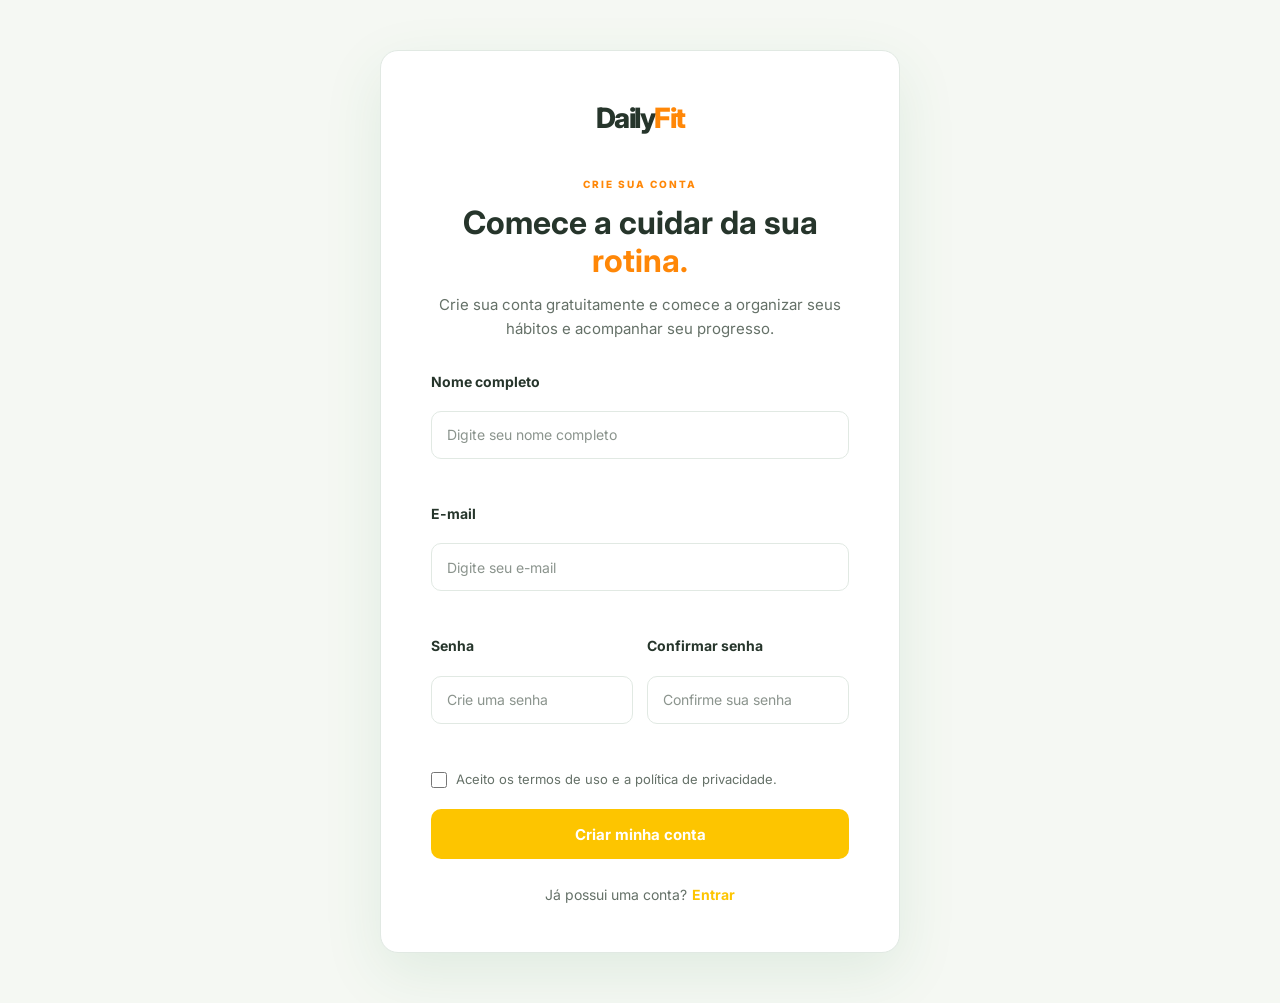
==== templates/cadastro.html @ 72c1b553 "atualizando" ====
<!DOCTYPE html>

<html lang="pt-BR">

<head>
    <meta charset="UTF-8">
    <meta name="viewport" content="width=device-width, initial-scale=1.0">

    <meta name="description"
        content="Crie sua conta no DailyFit e comece a organizar sua rotina de forma simples e prática.">

    <title>DailyFit | Criar conta</title>

    <link rel="preconnect" href="https://fonts.googleapis.com">
    <link rel="preconnect" href="https://fonts.gstatic.com" crossorigin>

    <link href="https://fonts.googleapis.com/css2?family=Inter:wght@400;500;600;700;800&display=swap" rel="stylesheet">
    <link rel="stylesheet" href="/static/css/cadastro.css">

</head>

<body>
    <main>
        <section class="cadastro-section">
            <div class="cadastro-container">
                <div class="cadastro-logo">
                    <a href="index.html" class="logo">
                        Daily<span>Fit</span>
                    </a>
                </div>
                <!-- cabeçalho -->
                <div class="cadastro-heading">
                    <div class="section-label">
                        CRIE SUA CONTA
                    </div>
                    <h1>
                        Comece a cuidar da sua
                        <span>rotina.</span>
                    </h1>
                    <p>
                        Crie sua conta gratuitamente e comece a organizar
                        seus hábitos e acompanhar seu progresso.
                    </p>
                </div>
                <!-- formulário -->
                <form class="cadastro-form">
                    <div class="form-group">
                        <label for="nome">
                            Nome completo
                        </label>
                        <input type="text" id="nome" name="nome" placeholder="Digite seu nome completo"
                            autocomplete="name" required>
                    </div>

                    <div class="form-group">
                        <label for="email">
                            E-mail
                        </label>
                        <input type="email" id="email" name="email" placeholder="Digite seu e-mail" autocomplete="email"
                            required>
                    </div>

                    <div class="form-row">
                        <div class="form-group">
                            <label for="senha">
                                Senha
                            </label>
                            <input type="password" id="senha" name="senha" placeholder="Crie uma senha"
                                autocomplete="new-password" required>
                        </div>
                        <!-- Confirmação de senha -->
                        <div class="form-group">
                            <label for="confirmar-senha">
                                Confirmar senha
                            </label>
                            <input type="password" id="confirmar-senha" name="confirmar-senha"
                                placeholder="Confirme sua senha" autocomplete="new-password" required>
                        </div>
                    </div>
                    <div class="form-check">
                        <input type="checkbox" id="termos" name="termos" required>
                        <label for="termos">
                            Aceito os termos de uso e a política de privacidade.
                        </label>
                    </div>
                    <button type="submit" class="btn-cadastro-submit">
                        Criar minha conta
                    </button>
                </form>
                <!-- Login -->
                <div class="cadastro-login">
                    <span>
                        Já possui uma conta?
                    </span>
                    <a href="/login">
                        Entrar
                    </a>
                </div>
            </div>
        </section>
    </main>

</body>

</html>
---- static/css/cadastro.css ----
:root {

    --laranja-principal: #ff8400f8;
    --verde-escuro: #287d45;
    --verde-claro: #60d050;
    --amarelo: #fdc500;
    --amarelo-hover: #f3c82f;
    --fundo: #f5f8f3;
    --fundo-verde: #edf7ef;
    --branco: #ffffff;
    --texto: #26352b;
    --texto-secundario: #657168;
    --borda: #e1e9e3;
    --sombra: 0 20px 60px rgba(40, 125, 69, 0.10);
    --radius: 18px;
}

* {
    margin: 0;
    padding: 0;
    box-sizing: border-box;
}

html {
    scroll-behavior: smooth;
}

body {
    font-family: "Inter", Arial, Helvetica, sans-serif;
    background: var(--fundo);
    color: var(--texto);
    line-height: 1.6;
    overflow-x: hidden;
}

a {
    text-decoration: none;
    color: inherit;
}


/* SELEÇÃO DE TEXTO*/

::selection {
    background: var(--amarelo);
    color: var(--texto);
}


/* SCROLLBAR*/

::-webkit-scrollbar {
    width: 8px;
}

::-webkit-scrollbar-track {
    background: var(--fundo);
}

::-webkit-scrollbar-thumb {
    background: var(--laranja-principal);
    border-radius: 20px;
}

::-webkit-scrollbar-thumb:hover {
    background: var(--amarelo-hover);
}


/* NAVBAR */

.navbar {
    width: 100%;
    min-height: 70px;
    padding: 12px 6%;
    display: flex;
    align-items: center;
    justify-content: space-between;
    position: sticky;
    top: 0;
    z-index: 1000;
    background: var(--laranja-principal);
    box-shadow: 0 5px 25px rgba(255, 132, 0, 0.15);
}


/* LOGO*/

.logo {
    display: inline-flex;
    align-items: center;
    font-size: 25px;
    font-weight: 800;
    letter-spacing: -1.5px;
    color: var(--branco);
    transition: 0.3s ease;
}

.logo span {
    color: var(--amarelo);
}

.logo:hover {
    transform: translateY(-2px);
}


/* LINKS NAVBAR */

.nav-links {
    display: flex;
    align-items: center;
    gap: 36px;
}

.nav-links a {
    position: relative;
    color: var(--branco);
    font-size: 14px;
    transition: 0.25s ease;
}

.nav-links a::after {
    content: "";
    position: absolute;
    left: 50%;
    bottom: -8px;
    width: 0;
    height: 2px;
    background: var(--amarelo);
    border-radius: 10px;
    transform: translateX(-50%);
    transition: 0.25s ease;
}

.nav-links a:hover {
    color: var(--amarelo-hover);
}

.nav-links a:hover::after {
    width: 100%;
}

/* BOTÕES NAVBAR*/

.nav-buttons {
    display: flex;
    align-items: center;
    gap: 9px;
}

.btn-login,
.btn-cadastro {
    display: inline-flex;
    align-items: center;
    justify-content: center;
    min-height: 40px;
    padding: 9px 17px;
    border-radius: 10px;
    font-size: 14px;
    transition: 0.3s ease;
}


/* BOTÃO ENTRAR */

.btn-login {
    color: var(--branco);
    background: var(--amarelo);
    border: 1px solid var(--amarelo);
    box-shadow: 0 7px 18px rgba(0, 0, 0, 0.08);
}

.btn-login:hover {
    background: var(--amarelo-hover);
    border-color: var(--amarelo-hover);
    transform: translateY(-2px);
}


/* BOTÃO CRIAR CONTA */

.btn-cadastro {
    color: var(--branco);
    background: var(--amarelo);
    border: 1px solid var(--amarelo);
    box-shadow: 0 7px 18px rgba(0, 0, 0, 0.08);
}

.btn-cadastro:hover {
    background: var(--amarelo-hover);
    border-color: var(--amarelo-hover);
    transform: translateY(-2px);
    box-shadow: 0 10px 22px rgba(0, 0, 0, 0.12);
}


/*hero*/

.hero {
    position: relative;
    max-width: 1250px;
    min-height: calc(100vh - 70px);
    margin: 0 auto;
    padding: 85px 35px;
    display: grid;
    grid-template-columns: 1fr 0.9fr;
    align-items: center;
    gap: 65px;
    overflow: hidden;
}


/* decoraçoes */

.hero-decoration {
    position: absolute;
    pointer-events: none;
    border-radius: 50%;
    z-index: -1;
}

.decoration-one {
    width: 330px;
    height: 330px;
    right: -190px;
    top: 30px;
    border: 1px solid rgba(255, 132, 0, 0.16);

}

.decoration-two {
    width: 130px;
    height: 130px;
    left: -70px;
    bottom: 80px;
    background: rgba(253, 197, 0, 0.08);
    animation: floatingDecoration 5s ease-in-out infinite;
}

@keyframes rotateDecoration {

    from {
        transform: rotate(0deg);
    }

    to {
        transform: rotate(360deg);
    }
}

@keyframes floatingDecoration {

    0%,
    100% {
        transform: translateY(0);
    }

    50% {
        transform: translateY(-15px);
    }
}



.hero-content {
    max-width: 650px;

    animation:
        heroText 0.8s ease both;
}

@keyframes heroText {

    from {
        opacity: 0;
        transform: translateY(25px);
    }

    to {
        opacity: 1;
        transform: translateY(0);
    }
}


.badge {
    display: inline-flex;
    align-items: center;
    gap: 8px;
    padding: 8px 14px;
    margin-bottom: 22px;
    background: var(--fundo);
    border-radius: 50px;
    color: var(--texto-secundario);
    font-size: 20px;
    font-weight: 700;
}

.badge span {
    color: var(--amarelo);
    font-size: 14px;
}


/* titulo */

.hero h1 {
    max-width: 700px;
    margin-bottom: 27px;
    color: var(--texto);
    font-size: clamp(45px, 6vw, 72px);
    line-height: 1.02;
    letter-spacing: -4px;
    font-weight: 800;
}


/* AQUI O LARANJA É DESTAQUE */

.hero h1 span {
    display: block;
    color: var(--laranja-principal);
}


/* texto */

.hero-content>p {
    max-width: 570px;
    margin-bottom: 32px;
    color: var(--texto-secundario);
    font-size: 15px;
    line-height: 1.8;
}


/* BOTÕES HERO */

.hero-buttons {
    display: flex;
    align-items: center;
    gap: 12px;
    margin-bottom: 32px;
}

.btn-secondary {
    display: inline-flex;
    align-items: center;
    justify-content: center;
    min-height: 48px;
    border-radius: 10px;
    font-size: 14px;
    transition: 0.3s ease;
}

/* BOTÃO SECUNDÁRIO */

.btn-secondary {
    padding: 14px 21px;
    color: var(--branco);
    background: var(--amarelo);
    border: 1px solid var(--borda);
}

.btn-secondary:hover {
    color: var(--branco);
    background: var(--amarelo-hover);
    transform: translateY(-3px);
    box-shadow: var(--sombra);
}


.benefits {
    display: flex;
    flex-wrap: wrap;
    gap: 15px 24px;
    color: var(--texto-secundario);
    font-size: 11px;
}

.benefits>div {
    display: flex;
    align-items: center;
    gap: 7px;
}

.check {
    width: 19px;
    height: 19px;
    display: flex;
    align-items: center;
    justify-content: center;
    color: var(--verde-escuro);
    border-radius: 50%;
    font-size: 10px;
    font-weight: 900;
}


.dashboard-wrapper {
    position: relative;
    width: 100%;
    max-width: 500px;
    margin: auto;
    padding: 30px;
    animation: dashboardEnter 0.9s 0.15s ease both;
}

@keyframes dashboardEnter {

    from {
        opacity: 0;

        transform: translateY(25px)cale(0.97);
    }

    to {
        opacity: 1;

        transform: translateY(0)cale(1);
    }
}

.hero-card {
    position: relative;
    z-index: 2;
    padding: 28px;
    background: var(--branco);
    border: 1px solid var(--borda);
    border-radius: 24px;
    box-shadow: 0 30px 70px rgba(40, 125, 69, 0.12),
        0 5px 15px rgba(0, 0, 0, 0.03);
    overflow: hidden;
}


/* detalhe laranja */

.hero-card::before {
    content: "";
    position: absolute;
    width: 150px;
    height: 150px;
    right: -80px;
    top: -80px;
    background: rgba(255, 132, 0, 0.07);
    border-radius: 50%;
}


.card-header {
    position: relative;
    z-index: 2;
    display: flex;
    align-items: flex-start;
    justify-content: space-between;
    gap: 15px;
    margin-bottom: 30px;
}

.card-label {
    display: block;
    margin-bottom: 4px;
    color: var(--texto-secundario);
    font-size: 9px;
    font-weight: 800;
    letter-spacing: 1.5px;
}

.card-header h3 {
    font-size: 20px;
    font-weight: 800;
}


.status {
    display: flex;
    align-items: center;
    gap: 6px;
    padding: 6px 10px;
    background: var(--fundo-verde);
    color: var(--verde-escuro);
    border-radius: 20px;
    font-size: 9px;
    font-weight: 700;
}

.status span {
    width: 6px;
    height: 6px;
    background: var(--verde-claro);
    border-radius: 50%;
}


.progress-area {
    display: flex;
    align-items: center;
    gap: 28px;
    margin-bottom: 20px;
}


.progress-circle {
    position: relative;
    width: 115px;
    height: 15px;
    flex-shrink: 0;
    display: flex;
    align-items: center;
    justify-content: center;
    border-radius: 50%;
    background: conic-gradient(var(--verde-claro) 0 75%,
            #e4ebe5 75% 100%);
}

.progress-circle::before {
    content: "";
    position: absolute;
    width: 91px;
    height: 91px;
    background: var(--branco);
    border-radius: 50%;
}

.progress-inner {
    position: relative;
    z-index: 2;
    display: flex;
    flex-direction: column;
    align-items: center;
}

.progress-inner strong {
    color: var(--verde-escuro);
    font-size: 25px;
    line-height: 1;
    font-weight: 800;
}

.progress-inner span {
    color: var(--texto-secundario);
    font-size: 9px;
}


.progress-details {
    display: flex;
    flex-direction: column;
    gap: 17px;
}

.stat {
    display: flex;
    flex-direction: column;
}

.stat span {
    color: var(--texto-secundario);
    font-size: 10px;
}

.stat strong {
    color: var(--texto);
    font-size: 24px;
    line-height: 1.2;
}


.progress-bar {
    width: 100%;
    height: 7px;
    background: #e7ece8;
    border-radius: 20px;
    overflow: hidden;
}

.progress-bar div {
    width: 75%;
    height: 100%;
    background: linear-gradient(90deg, var(--verde-claro),
            var(--verde-escuro));
    border-radius: inherit;
    animation:
        progressLoad 1.2s ease both;
}

@keyframes progressLoad {

    from {
        width: 0;
    }

    to {
        width: 75%;
    }
}

.progress-text {
    margin: 12px 0 15px;
    color: var(--texto-secundario);
    font-size: 10px;
}


.meal {
    display: flex;
    align-items: center;
    gap: 12px;
    padding: 14px 0;
    border-top: 1px solid #edf1ed;
    transition: 0.3s ease;
}

.meal:hover {
    transform: translateX(4px);
}

.meal-icon {
    width: 40px;
    height: 40px;
    flex-shrink: 0;
    display: flex;
    align-items: center;
    justify-content: center;
    border-radius: 11px;
    font-size: 18px;
}

.meal-info {
    flex: 1;
}

.meal-info strong {
    display: block;
    font-size: 12px;
    font-weight: 700;
}

.meal-info small {
    color: var(--texto-secundario);
    font-size: 9px;
}

.meal-check {
    width: 22px;
    height: 22px;
    display: flex;
    align-items: center;
    justify-content: center;
    color: var(--verde-escuro);
    border-radius: 50%;
    font-size: 11px;
    font-weight: 900;
}

.meal-arrow {
    color: var(--laranja-principal);
    font-size: 17px;
    font-weight: 800;
}

/*icones de sequencia*/
.floating-card {
    position: absolute;
    z-index: 5;
    display: flex;
    align-items: center;
    gap: 10px;
    padding: 13px 15px;
    background: var(--branco);
    border: 1px solid var(--borda);
    border-radius: 13px;
    box-shadow: 0 15px 35px rgba(40, 125, 69, 0.12);
    animation: floatingCard 4s ease-in-out infinite;
}

.floating-card strong {
    display: block;
    color: var(--texto);
    font-size: 12px;
}

.floating-card small {
    display: block;
    color: var(--texto);
    font-size: 11px;
}

.floating-icon {
    width: 34px;
    height: 34px;
    display: flex;
    align-items: center;
    justify-content: center;
    background: rgba(255, 132, 0, 0.10);
    border-radius: 9px;
    font-size: 16px;
}

.card-top {
    top: 5px;
    right: -5px;
}

.card-bottom {
    bottom: 5px;
    left: -5px;
}

@keyframes floatingCard {

    0%,
    100% {
        transform: translateY(0);
    }

    50% {
        transform: translateY(-7px);
    }
}


/*MINI GRÁFICO*/

.mini-chart {
    height: 25px;
    display: flex;
    align-items: flex-end;
    gap: 3px;
}

.mini-chart span {
    width: 4px;
    background: var(--laranja-principal);
    border-radius: 5px;
}

.mini-chart span:nth-child(1) {
    height: 35%;
}

.mini-chart span:nth-child(2) {
    height: 55%;
}

.mini-chart span:nth-child(3) {
    height: 45%;
}

.mini-chart span:nth-child(4) {
    height: 70%;
}

.mini-chart span:nth-child(5) {
    height: 60%;
}

.mini-chart span:nth-child(6) {
    height: 85%;
}

.mini-chart span:nth-child(7) {
    height: 100%;
}



.section {
    max-width: 800px;
    margin: 130px auto;
    padding: 0 30px;
    text-align: center;
}

.section-label {
    color: var(--laranja-principal);
    font-size: 10px;
    font-weight: 800;
    letter-spacing: 2px;
}

.section h2 {
    margin: 14px 0 18px;
    color: var(--texto);
    font-size: clamp(32px, 4vw, 46px);
    line-height: 1.15;
    letter-spacing: -1.8px;
}

.section h2 span {
    display: block;
    color: var(--laranja-principal);
}

.section p {
    color: var(--texto-secundario);
    font-size: 15px;
    line-height: 1.8;
}


/* LINHA SOBRE*/

.sobre-section {
    max-width: 1200px;
    margin: 0 auto;
    padding: 120px 30px;
}

.sobre-content {
    display: grid;
    grid-template-columns: 1.1fr 0.9fr;
    align-items: center;
    gap: 80px;
}

/* TEXTO */

.sobre-texto {
    max-width: 620px;
}

.sobre-texto .section-label {
    color: var(--laranja-principal);
    font-size: 10px;
    font-weight: 800;
    letter-spacing: 2px;
    margin-bottom: 15px;
}

.sobre-texto h2 {
    margin: 0 0 22px;
    color: var(--texto);
    font-size: clamp(34px, 4vw, 48px);
    line-height: 1.12;
    letter-spacing: -1.8px;
}

.sobre-texto h2 span {
    color: var(--laranja-principal);
}

.sobre-texto p {
    margin-bottom: 15px;
    color: var(--texto-secundario);
    font-size: 14px;
    line-height: 1.8;
}


/* BENEFÍCIOS */

.sobre-beneficios {
    display: flex;
    flex-direction: column;
    gap: 14px;
}

.beneficio-card {
    display: flex;
    align-items: center;
    gap: 18px;
    padding: 22px;
    background: var(--branco);
    border: 1px solid var(--borda);
    border-radius: 15px;
    box-shadow: 0 10px 30px rgba(40, 125, 69, 0.05);
    transition: 0.3s ease;
}

.beneficio-card:hover {
    transform: translateX(5px);
    border-color: rgba(255, 132, 0, 0.30);
    box-shadow: 0 15px 35px rgba(40, 125, 69, 0.08);
}


/* ÍCONES */

.beneficio-icon {
    width: 45px;
    height: 45px;
    flex-shrink: 0;
    display: flex;
    align-items: center;
    justify-content: center;
    border-radius: 12px;
    background: #fff3e8;
    color: var(--laranja-principal);
    font-size: 19px;
    font-weight: 800;
}


/* TEXTO DOS CARDS */

.beneficio-card h3 {
    margin: 0 0 5px;
    color: var(--texto);
    font-size: 14px;
    font-weight: 800;
}

.beneficio-card p {
    margin: 0;
    color: var(--texto-secundario);
    font-size: 11px;
    line-height: 1.5;
}


/* RESPONSIVO */




/* RECURSOS*/

.features-section {
    max-width: 1200px;
    margin: 0 auto 130px;
    padding: 0 30px;
}

.section-heading {
    max-width: 650px;
    margin-bottom: 45px;
}

.section-heading h2 {
    margin: 12px 0;
    color: var(--texto);
    font-size: 42px;
    line-height: 1.15;
    letter-spacing: -1.5px;
}

.section-heading h2 span {
    color: var(--laranja-principal);
}

.section-heading p {
    color: var(--texto-secundario);
    font-size: 14px;
}


/* GRID*/

.features {
    display: grid;
    grid-template-columns: repeat(3, 1fr);
    gap: 20px;
}


/*CARDS */

.feature {
    position: relative;
    min-height: 380px;
    padding: 30px;
    display: flex;
    flex-direction: column;
    background: var(--branco);
    border: 1px solid var(--borda);
    border-radius: var(--radius);
    box-shadow: 0 8px 30px rgba(40, 125, 69, 0.05);
    overflow: hidden;
    transition: 0.35s ease;
}

.feature::before {
    content: "";
    position: absolute;
    width: 160px;
    height: 160px;
    right: -75px;
    top: -75px;
    background: rgba(255, 132, 0, 0.06);
    border-radius: 50%;
    transition: 0.35s ease;
}

.feature::after {
    content: "";
    position: absolute;
    left: 0;
    top: 30px;
    width: 5px;
    height: 42px;
    background: var(--laranja-principal);
    border-radius: 0 5px 5px 0;
    opacity: 0;
    transition: 0.3s ease;
}

.feature:hover {
    transform: translateY(-8px);
    border-color: rgba(255, 132, 0, 0.35);

    box-shadow: 0 25px 55px rgba(40, 125, 69, 0.10);
}

.feature:hover::before {
    transform: scale(1.25);
}

.feature:hover::after {
    opacity: 1;
}


/* TOPO CARD */

.feature-top {
    position: relative;
    z-index: 2;
    display: flex;
    justify-content: space-between;
    align-items: flex-start;
}

.feature-icon {
    width: 52px;
    height: 52px;
    display: flex;
    align-items: center;
    justify-content: center;
    background: var(--fundo-verde);
    border-radius: 14px;
    font-size: 23px;
    transition: 0.3s ease;
}

.feature:hover .feature-icon {
    background: rgba(255, 132, 0, 0.12);
    transform: scale(1.05)rotate(-4deg);
}

.feature-number {
    color: #aab7ae;
    font-size: 11px;
    font-weight: 800;
}


/* TEXTO CARD*/

.feature h3 {
    margin-top: 24px;
    margin-bottom: 10px;
    font-size: 20px;
    font-weight: 800;
}

.feature>p {
    max-width: 280px;
    margin-bottom: 20px;
    color: var(--texto-secundario);
    font-size: 13px;
    line-height: 1.7;
}


/* MINI REFEIÇÕES*/

.mini-meals {
    margin-top: auto;
    margin-bottom: 20px;
    display: flex;
    flex-direction: column;
    gap: 7px;
}

.mini-meals div {
    display: flex;
    align-items: center;
    gap: 8px;
    padding: 9px 10px;
    background: var(--fundo);
    border-radius: 8px;
    color: var(--texto-secundario);
    font-size: 9px;
    transition: 0.3s ease;
}

.mini-meals div:hover {
    background: var(--fundo-verde);
}

.mini-meals span {
    font-size: 13px;
}

.mini-meals b {
    margin-left: auto;
    width: 17px;
    height: 17px;
    display: flex;
    align-items: center;
    justify-content: center;
    color: var(--verde-escuro);
    border-radius: 50%;
    font-size: 8px;
}


/* MINI PROGRESSO*/

.mini-progress {
    margin-top: auto;
    margin-bottom: 20px;
    display: flex;
    align-items: center;
    justify-content: space-between;
    gap: 15px;
    padding: 14px;
    background: var(--fundo);
    border-radius: 10px;
}

.progress-bars {
    height: 45px;
    display: flex;
    align-items: flex-end;
    gap: 4px;
}

.progress-bars span {
    width: 7px;
    border-radius: 4px;
    background: var(--laranja-principal);
    transition: 0.3s ease;
}

.feature:hover .progress-bars span {
    background: var(--verde-claro);
}

.progress-bars span:nth-child(1) {
    height: 30%;
}

.progress-bars span:nth-child(2) {
    height: 45%;
}

.progress-bars span:nth-child(3) {
    height: 35%;
}

.progress-bars span:nth-child(4) {
    height: 60%;
}

.progress-bars span:nth-child(5) {
    height: 55%;
}

.progress-bars span:nth-child(6) {
    height: 80%;
}

.progress-bars span:nth-child(7) {
    height: 100%;
}

.mini-progress-info {
    display: flex;
    flex-direction: column;
    text-align: right;
}

.mini-progress-info strong {
    color: var(--laranja-principal);
    font-size: 20px;
}

.mini-progress-info small {
    color: var(--texto-secundario);
    font-size: 8px;
}


/* OBJETIVO*/

.goal-box {
    margin-top: auto;
    margin-bottom: 20px;
    padding: 14px;
    background: var(--fundo);
    border-radius: 10px;
}

.goal-header {
    display: flex;
    justify-content: space-between;
    margin-bottom: 9px;
}

.goal-header span {
    color: var(--texto-secundario);
    font-size: 9px;
}

.goal-header strong {
    color: var(--laranja-principal);
    font-size: 10px;
}

.goal-bar {
    height: 6px;
    margin-bottom: 8px;
    background: #dfe8e0;
    border-radius: 10px;
    overflow: hidden;
}

.goal-bar span {
    display: block;
    width: 82%;
    height: 100%;
    background: linear-gradient(90deg, var(--laranja-principal),
            var(--amarelo));
    border-radius: inherit;
}

.goal-box small {
    color: var(--texto-secundario);
    font-size: 8px;
}


/* LINKS DOS CARDS */

.feature a {
    display: inline-flex;
    align-items: center;
    gap: 7px;
    width: fit-content;
    color: var(--laranja-principal);
    font-size: 11px;
    font-weight: 800;
    transition: 0.25s ease;
}

.feature a span {
    transition: 0.25s ease;
}

.feature a:hover {
    color: var(--verde-escuro);
}

.feature a:hover span {
    transform: translateX(5px);
}


/* HIGHLIGHT*/

.highlight {
    max-width: 1200px;
    margin: 0 auto 130px;
    padding: 65px;
    display: grid;
    grid-template-columns: 1fr 0.7fr;
    align-items: center;
    gap: 50px;
    position: relative;
    background: var(--branco);
    border: 1px solid var(--borda);
    border-radius: 25px;
    overflow: hidden;
}

.highlight::before {
    content: "";
    position: absolute;
    width: 260px;
    height: 260px;
    left: -140px;
    bottom: -160px;
    border: 1px solid rgba(255, 132, 0, 0.12);
    border-radius: 50%;
}


/* HIGHLIGHT CONTEÚDO*/

.highlight-content {
    position: relative;
    z-index: 2;
    display: flex
}

.highlight-number {
    color: var(--laranja-principal);
    margin-top: -50px;
    font-size: 11px;
    font-weight: 900;
    letter-spacing: 1px;
}

.highlight h2 {
    max-width: 520px;
    margin: 12px 0 15px;
    font-size: 42px;
    line-height: 1.1;
    letter-spacing: -1.8px;
}

.highlight h2 span {
    display: block;

    color: var(--laranja-principal);
}

.highlight p {
    max-width: 450px;
    color: var(--texto-secundario);
    font-size: 14px;
}


/*HIGHLIGHT VISUAL*/

.highlight-visual {
    position: relative;
    min-height: 260px;
    display: flex;
    align-items: center;
    justify-content: center;
}

.visual-circle {
    position: absolute;
    border-radius: 50%;
}

.circle-large {
    width: 230px;
    height: 230px;
    border: 1px solid rgba(255, 132, 0, 0.15);
    animation: rotateDecoration 20s linear infinite;
}

.circle-medium {
    width: 175px;
    height: 175px;
    border: 1px dashed rgba(40, 125, 69, 0.18);
    animation: rotateDecoration 12s linear infinite reverse;
}

.circle-small {
    width: 120px;
    height: 120px;
    background: linear-gradient(135deg, var(--laranja-principal),
            var(--amarelo));
    box-shadow: 0 20px 50px rgba(255, 132, 0, 0.699);
}

.visual-center {
    position: relative;
    z-index: 2;
    display: flex;
    flex-direction: column;
    align-items: center;
    color: var(--branco);
}

.visual-center strong {
    font-size: 29px;
    line-height: 1;
}

.visual-center span {
    font-size: 9px;
    opacity: 0.9;
}

/* PERGUNTAS FREQUENTES */

.faq-section {
    max-width: 900px;
    margin: 0 auto 130px;
    padding: 0 30px;
}


/* CABEÇALHO */

.faq-heading {
    max-width: 650px;
    margin: 0 auto 45px;
    text-align: center;
}

.faq-heading .section-label {
    color: var(--laranja-principal);
    font-size: 10px;
    font-weight: 800;
    letter-spacing: 2px;
}

.faq-heading h2 {
    margin: 14px 0 15px;
    color: var(--texto);
    font-size: clamp(32px, 4vw, 44px);
    line-height: 1.15;
    letter-spacing: -1.5px;
}

.faq-heading h2 span {
    color: var(--laranja-principal);
}

.faq-heading p {
    color: var(--texto-secundario);
    font-size: 14px;
    line-height: 1.7;
}


/* LISTA */

.faq-list {
    display: flex;
    flex-direction: column;
    gap: 10px;
}


/* ITEM */

.faq-item {
    background: var(--branco);
    border: 1px solid var(--borda);
    border-radius: 13px;
    overflow: hidden;
    transition: 0.3s ease;
}

.faq-item:hover {
    border-color: rgba(255, 132, 0, 0.30);
    box-shadow: 0 10px 30px rgba(40, 125, 69, 0.06);
}


/* PERGUNTA */

.faq-question {
    width: 100%;
    padding: 20px 22px;
    display: flex;
    align-items: center;
    justify-content: space-between;
    gap: 20px;
    background: transparent;
    border: none;
    color: var(--texto);
    text-align: left;
    cursor: pointer;
    font-size: 13px;
    font-weight: 700;
}

.faq-question:hover {
    color: var(--laranja-principal);
}


/* ÍCONE + */

.faq-icon {
    width: 28px;
    height: 28px;
    flex-shrink: 0;
    display: flex;
    align-items: center;
    justify-content: center;
    background: var(--fundo-verde);
    color: var(--laranja-principal);
    border-radius: 50%;
    font-size: 18px;
    font-weight: 500;
    transition: 0.3s ease;
}


/* RESPOSTA */

.faq-answer {
    max-height: 0;
    overflow: hidden;
    padding: 0 22px;
    transition: max-height 0.35s ease,
        padding 0.35s ease;
}

.faq-answer p {
    color: var(--texto-secundario);
    font-size: 12px;
    line-height: 1.8;
    padding-bottom: 20px;
}


/* FAQ ABERTA */

.faq-item.active {
    border-color: rgba(255, 132, 0, 0.35);
    box-shadow: 0 12px 35px rgba(40, 125, 69, 0.07);
}

.faq-item.active .faq-question {
    color: var(--laranja-principal);
}

.faq-item.active .faq-icon {
    background: var(--amarelo);
    color: var(--verde-escuro);
    transform: rotate(45deg);
}

.faq-item.active .faq-answer {
    max-height: 200px;
    padding-top: 0;
}

/* CTA*/

.cta {
    max-width: 1100px;
    margin: 0 auto 110px;
    padding: 80px 30px;
    position: relative;
    overflow: hidden;
    text-align: center;
    background: var(--branco);
    border-radius: 25px;
    border: 1px solid var(--borda);
}

.cta-decoration {
    position: absolute;
    border-radius: 50%;
    border: 1px solid rgba(255, 255, 255, 0.18);
}

.cta-decoration-one {
    width: 300px;
    height: 300px;
    top: -150px;
    left: -100px;
}

.cta-decoration-two {
    width: 350px;
    height: 350px;
    bottom: -220px;
    right: -100px;
}


/* CTA CONTEÚDO*/

.cta-content {
    position: relative;
    z-index: 2;
    max-width: 680px;
    margin: auto;
}

.cta-icon {
    display: inline-flex;
    width: 45px;
    height: 45px;
    align-items: center;
    justify-content: center;
    margin-bottom: 18px;
    background: var(--branco);
    border-radius: 50%;
    color: var(--amarelo);
    font-size: 19px;
}

.cta h2 {
    color: var(--texto);
    font-size: 44px;
    line-height: 1.15;
    letter-spacing: -1.8px;
    margin-bottom: 14px;
}

.cta h2 span {
    color: var(--laranja-principal);
}

.cta p {
    max-width: 500px;
    margin: 0 auto 22px;
    color: var(--texto-secundario);
    font-size: 14px;
}


/* CTA BENEFÍCIOS */

.cta-benefits {
    display: flex;
    justify-content: center;
    flex-wrap: wrap;
    gap: 15px;
    margin-bottom: 28px;
}

.cta-benefits span {
    color: var(--laranja-principal);
    font-size: 12px;
    font-weight: 700;
}

/* CARD CTA */
.product-card {
    display: flex;
    align-items: center;
    gap: 15px;
    width: 100%;
}

.product-card img {
    width: calc((100% - 30px) / 3);
    height: 220px;
    object-fit: cover;
    border-radius: 15px;
    display: block;
}

/* .price {
  color:var(--color-accent);
  margin:10px 0;
}


.btn-cta span {
    font-size: 17px;
    transition: 0.3s ease;
}

.btn-cta:hover span {
    transform: translateX(5px);
} */


/* FOOTER */
footer {
    width: 100%;
    background: #eef2ed;
    color: var(--texto-secundario);
}

.footer-content {
    max-width: 1200px;
    margin: auto;
    padding: 25px 30px;
    display: flex;
    align-items: center;
    justify-content: space-between;
    gap: 30px;
}


/* LOGO */

.footer-brand {
    display: flex;
    align-items: center;
    gap: 15px;
}

.footer-brand .logo {
    color: var(--texto-secundario);
    font-size: 21px;
}

.footer-brand .logo span {
    color: var(--amarelo);
}

.footer-brand p {
    margin: 0;
    color: var(--texto-secundario);
    font-size: 12px;

}


/* LINKS */

.footer-links {
    display: flex;
    align-items: center;
    gap: 20px;
}

.footer-links a {
    color: var(--texto-secundario);
    font-size: 10px;
    font-weight: 600;
    transition: 0.25s ease;
}

.footer-links a:hover {
    color: var(--amarelo);
}

.copyright {
    color: var(--texto-secundario);
    font-size: 12px;
    white-space: nowrap;
}

/*ACESSIBILIDADE (FOCO) */

:focus-visible {
    outline: 3px solid var(--amarelo);
    outline-offset: 4px;
    border-radius: 5px;
}

/*FOOTER RESPONSIVO */

@media (max-width: 800px) {

    .footer-content {
        flex-direction: column;
        justify-content: center;
        text-align: center;
        gap: 12px;
        padding: 25px 20px;
    }

    .footer-brand {
        flex-direction: column;
        gap: 4px;
    }

    .footer-links {
        justify-content: center;
        flex-wrap: wrap;
        gap: 12px 18px;
    }

    .copyright {
        white-space: normal;
    }
}

/* TABLET*/

@media (max-width: 1000px) {

    .hero {
        grid-template-columns: 1fr;
        padding-top: 70px;
        text-align: center;
        gap: 60px;
    }

    .hero-content {
        margin: auto;
    }

    .hero-content>p {
        margin-left: auto;
        margin-right: auto;
    }

    .hero-buttons {
        justify-content: center;
    }

    .benefits {
        justify-content: center;
    }

    .dashboard-wrapper {
        max-width: 520px;
    }

    .features {
        grid-template-columns: 1fr;
    }

    .feature {
        min-height: 330px;
    }

    .section-heading {
        text-align: center;
        margin-left: auto;
        margin-right: auto;
    }

    .highlight {
        grid-template-columns: 1fr;
        text-align: center;
    }

    .highlight-content {
        justify-content: center;
    }

    .highlight p {
        margin: auto;
    }

    .footer-content {
        grid-template-columns: 1fr;
        text-align: center;
        gap: 20px;
    }

}

@media (max-width: 600px) {

    .product-card {
        flex-direction: column;
    }

    .product-card img {
        width: 100%;
        height: 200px;
    }

}

/* TABLET PEQUENO*/

@media (max-width: 700px) {

    .navbar {
        padding: 13px 20px;
    }

    .nav-links {
        display: none;
    }

    .hero {
        padding: 55px 20px;
    }

    .hero h1 {
        font-size: 46px;
        letter-spacing: -2.5px;
    }

    .dashboard-wrapper {
        padding: 20px 10px;
    }

    .card-top {
        right: -5px;
    }

    .card-bottom {
        left: -5px;
    }

    .section {
        margin: 90px auto;
    }

    .features-section {
        margin-bottom: 90px;
    }

    .section-heading h2 {
        font-size: 34px;
    }

    .highlight {
        margin-left: 20px;
        margin-right: 20px;
        padding: 50px 30px;
    }

    .highlight h2 {
        font-size: 34px;
    }

    .cta {
        margin-left: 20px;
        margin-right: 20px;
        padding: 60px 25px;
    }

    .cta h2 {
        font-size: 34px;
    }
}


/* CELULAR */

@media (max-width: 500px) {

    .navbar {
        min-height: 65px;
        padding: 12px 18px;
    }

    .logo {
        font-size: 22px;
    }

    .nav-buttons .btn-login {
        display: none;
    }

    .btn-cadastro {
        min-height: 37px;
        padding: 8px 13px;
        font-size: 10px;
    }

    .hero {
        padding: 45px 18px;
    }

    .badge {
        font-size: 10px;
    }

    .hero h1 {
        font-size: 39px;
        letter-spacing: -2px;
    }

    .hero-content>p {
        font-size: 14px;
        line-height: 1.7;
    }

    .hero-buttons {
        flex-direction: column;
        width: 100%;
    }

    .btn-primary,
    .btn-secondary {
        width: 100%;
    }

    .benefits {
        flex-direction: column;
        align-items: flex-start;
        width: fit-content;
        margin: auto;
    }

    .hero-card {
        padding: 22px;
        border-radius: 18px;
    }

    .card-header {
        gap: 10px;
    }

    .status {
        font-size: 8px;
    }

    .progress-area {
        gap: 18px;
    }

    .progress-circle {
        width: 95px;
        height: 95px;
    }

    .progress-circle::before {
        width: 75px;
        height: 75px;
    }

    .progress-inner strong {
        font-size: 21px;
    }

    .card-top,
    .card-bottom {
        transform: scale(0.85);
    }

    .card-top {
        right: -15px;
    }

    .card-bottom {
        left: -15px;
    }

    .section {
        padding: 0 20px;

        margin: 80px auto;
    }

    .section h2 {
        font-size: 31px;
    }

    .features-section {
        padding: 0 20px;
    }

    .section-heading h2 {
        font-size: 31px;
    }

    .feature {
        padding: 25px;
    }

    .highlight {
        padding: 45px 22px;
    }

    .highlight-content {
        gap: 12px;
    }

    .highlight-number {
        margin-top: -12px;
    }

    .highlight h2 {
        font-size: 30px;
    }

    .highlight-visual {
        min-height: 220px;
    }

    .circle-large {
        width: 200px;
        height: 200px;
    }

    .circle-medium {
        width: 150px;
        height: 150px;
    }

    .circle-small {
        width: 105px;
        height: 105px;
    }

    .cta {
        margin-left: 15px;
        margin-right: 15px;
        padding: 50px 20px;
        border-radius: 20px;
    }

    .cta h2 {
        font-size: 30px;
    }

    .cta p {
        font-size: 13px;
    }

    .cta-benefits {
        flex-direction: column;

        gap: 8px;
    }

}


@media (max-width: 380px) {

    .hero h1 {
        font-size: 34px;
    }

    .hero-card {
        padding: 18px;
    }

    .progress-area {
        gap: 12px;
    }

    .progress-circle {
        width: 82px;
        height: 82px;
    }

    .progress-circle::before {
        width: 65px;
        height: 65px;
    }

    .progress-inner strong {
        font-size: 18px;
    }

    .progress-details {
        gap: 10px;
    }

    .stat strong {
        font-size: 20px;
    }

    .floating-card {
        transform: scale(0.75);
    }

    .card-top {
        right: -30px;
    }

    .card-bottom {
        left: -30px;
    }
}

@media (max-width: 850px) {

    .sobre-section {
        padding: 90px 25px;
    }

    .sobre-content {
        grid-template-columns: 1fr;
        gap: 45px;
    }

    .sobre-texto {
        max-width: 700px;
    }

}

@media (max-width: 600px) {

    .sobre-section {
        padding: 75px 20px;
    }

    .sobre-texto h2 {
        font-size: 32px;
        letter-spacing: -1px;
    }

    .sobre-texto p {
        font-size: 13px;
    }

    .beneficio-card {
        padding: 18px;
    }

    .beneficio-icon {
        width: 40px;
        height: 40px;
        font-size: 17px;
    }

}

@media (max-width: 600px) {

    .faq-section {
        padding: 0 20px;

        margin-bottom: 90px;
    }

    .faq-heading {
        margin-bottom: 30px;
    }

    .faq-heading h2 {
        font-size: 31px;
    }

    .faq-question {
        padding: 17px 16px;

        font-size: 12px;
    }

    .faq-icon {
        width: 25px;
        height: 25px;

        font-size: 16px;
    }

    .faq-answer {
        padding-left: 16px;

        padding-right: 16px;
    }

    .faq-answer p {
        font-size: 11px;

        line-height: 1.7;
    }
}

/* PREFERÊNCIA POR MOVIMENTO REDUZIDO*/

@media (prefers-reduced-motion: reduce) {

    *,
    *::before,
    *::after {
        animation-duration: 0.01ms !important;
        animation-iteration-count: 1 !important;
        scroll-behavior: auto !important;
        transition-duration: 0.01ms !important;
    }
}

/* Cadastro */

.cadastro-section {
    min-height: 100vh;
    background: var(--fundo);
    display: flex;
    align-items: center;
    justify-content: center;
    padding: 50px 20px;
}

.cadastro-container {
    width: 100%;
    max-width: 520px;
    background: var(--branco);
    border: 1px solid var(--borda);
    border-radius: var(--radius);
    padding: 45px 50px;
    box-shadow: var(--sombra);
}

.cadastro-logo {
    text-align: center;
    margin-bottom: 35px;
}

.cadastro-logo .logo {
    color: var(--texto);
    text-decoration: none;
    font-size: 28px;
    font-weight: 800;
}

.cadastro-logo .logo span {
    color: var(--laranja-principal);
}

.cadastro-heading {
    text-align: center;
    margin-bottom: 30px;
}

.cadastro-heading .section-label {
    margin-bottom: 12px;
}

.cadastro-heading h1 {
    margin-bottom: 12px;
    font-size: 32px;
    line-height: 1.2;
    color: var(--texto);
}

.cadastro-heading h1 span {
    color: var(--laranja-principal);
}

.cadastro-heading p {
    margin: 0 auto;
    max-width: 420px;
    color: var(--texto-secundario);
    font-size: 15px;
    line-height: 1.6;
}

/* formulário */

.cadastro-form {
    display: flex;
    flex-direction: column;
    gap: 20px;
}

.form-group {
    display: flex;
    flex-direction: column;
    gap: 8px;
}

.form-group label {
    color: var(--texto);
    font-size: 14px;
    font-weight: 600;
}

.form-group input {
    width: 100%;
    height: 48px;
    padding: 0 15px;
    border: 1px solid var(--borda);
    border-radius: 10px;
    background: var(--branco);
    color: var(--texto);
    font-family: "Inter", sans-serif;
    font-size: 14px;
    outline: none;
    transition: border-color 0.2s ease, box-shadow 0.2s ease;
}

.form-group input::placeholder {
    color: var(--texto-secundario);
    opacity: 0.75;
}

.form-group input:focus {
    border-color: var(--laranja-principal);
    box-shadow: 0 0 0 3px rgba(40, 125, 69, 0.10);
}

.form-row {
    display: grid;
    grid-template-columns: 1fr 1fr;
    gap: 15px;
}

.form-check {
    display: flex;
    align-items: flex-start;
    gap: 9px;
    margin-top: 2px;
}

.form-check input {
    width: 16px;
    height: 16px;
    margin-top: 2px;
    accent-color: var(--laranja-principal);
    cursor: pointer;
}

.form-check label {
    color: var(--texto-secundario);
    font-size: 13px;
    line-height: 1.5;
    cursor: pointer;
}

.btn-cadastro-submit {
    width: 100%;
    min-height: 50px;
    border: none;
    border-radius: 10px;
    background: var(--amarelo);
    color: var(--branco);
    font-family: "Inter", sans-serif;
    font-size: 15px;
    font-weight: 700;
    cursor: pointer;
    transition: background 0.2s ease, transform 0.2s ease;
}

.btn-cadastro-submit:hover {
    background: var(--amarelo-hover);
    transform: translateY(-1px);
}

.cadastro-login {
    display: flex;
    justify-content: center;
    align-items: center;
    gap: 5px;
    margin-top: 25px;
    color: var(--texto-secundario);
    font-size: 14px;
}

.cadastro-login a {
    color: var(--amarelo);
    font-weight: 700;
    text-decoration: none;
}

.cadastro-login a:hover {
    text-decoration: underline;
}

/* Formulário */
/* Espaçamento geral */

.cadastro-form .form-group {
    margin-bottom: 24px;
}

.cadastro-form .form-group>label:first-child {
    display: block;
    margin-bottom: 10px;
    color: var(--texto);
    font-size: 14px;
    font-weight: 700;
}

.form-description {
    margin: -3px 0 16px;
    color: var(--texto);
    font-size: 13px;
    line-height: 1.6;
}

.cadastro-form input[type="number"],
.cadastro-form input[type="text"],
.cadastro-form input[type="time"],
.cadastro-form input[type="email"],
.cadastro-form select,
.cadastro-form textarea {
    width: 100%;
    box-sizing: border-box;
    padding: 13px 15px;
    border: 1px solid var(--borda);
    border-radius: 10px;
    background: var(--branco);
    color: var(--texto);
    font-family: inherit;
    font-size: 14px;
    outline: none;
    transition:
        border-color 0.2s ease,
        box-shadow 0.2s ease;
}

.cadastro-form input::placeholder,
.cadastro-form textarea::placeholder {
    color: var(--texto-secundario);
}

.cadastro-form input[type="number"]:focus,
.cadastro-form input[type="text"]:focus,
.cadastro-form input[type="time"]:focus,
.cadastro-form input[type="email"]:focus,
.cadastro-form select:focus,
.cadastro-form textarea:focus {
    border-color: var(--amarelo);
    box-shadow: none;
    background: var(--branco);
}

.cadastro-form textarea {
    resize: vertical;
    min-height: 90px;
    line-height: 1.5;
}

/*caixa de seleção*/

.cadastro-form select {
    appearance: none;
    -webkit-appearance: none;
    cursor: pointer;
    padding-right: 42px;
    background-color: var(--branco);
    background-image:
        linear-gradient(45deg, transparent 50%, var(--texto-secundario) 50%),
        linear-gradient(135deg, var(--texto-secundario) 50%, transparent 50%);
    background-position:
        calc(100% - 18px) 50%,
        calc(100% - 13px) 50%;
    background-size:
        5px 5px,
        5px 5px;
    background-repeat: no-repeat;
}

/* select */

.cadastro-form select option {
    color: var(--texto);
    background: var(--branco);
}

.form-row {
    display: grid;
    grid-template-columns: 1fr 1fr;
    gap: 14px;
}

.radio-options {
    display: flex;
    flex-direction: column;
    gap: 8px;
}

.radio-option {
    position: relative;
    display: flex;
    align-items: center;
    width: 100%;
    min-height: 52px;
    box-sizing: border-box;
    padding: 11px 15px;
    border: 1px solid var(--borda);
    border-radius: 10px;
    background: var(--branco);
    cursor: pointer;
    transition:
        border-color 0.2s ease,
        background 0.2s ease;
}

/* Esconde o original */

.radio-option input[type="radio"] {
    position: absolute;
    opacity: 0;
    pointer-events: none;
}

.radio-option>span {
    position: relative;
    display: grid;
    grid-template-columns: auto 1fr;
    align-items: center;
    column-gap: 18px;
    width: 100%;
    padding-left: 30px;
    color: var(--texto);
    font-size: 14px;
    font-weight: 500;
}

.radio-option>span::before {
    content: "";
    position: absolute;
    left: 0;
    top: 50%;
    width: 18px;
    height: 18px;
    border: 2px solid var(--borda);
    border-radius: 50%;
    background: var(--branco);
    transform: translateY(-50%);
    transition:
        border-color 0.2s ease,
        background 0.2s ease;
}

.radio-option input[type="radio"]:checked+span::before {
    border-color: var(--amarelo);
}

.radio-option input[type="radio"]:checked+span::after {
    content: none;
}

.radio-option>span strong {
    display: block;
    color: var(--texto);
    font-size: 14px;
    font-weight: 700;
    line-height: 1.35;
}

.radio-option>span small {
    display: block;
    margin: 0;
    color: var(--texto-secundario);
    font-size: 12px;
    font-weight: 400;
    line-height: 1.4;
}

.radio-option:has(input[type="radio"]:checked) {
    border-color: var(--amarelo);
    background: var(--amarelo);
}

.radio-option:hover {
    border-color: var(--amarelo-hover);
    background: var(--amarelo-hover);
}

.radio-option:has(input[type="radio"]:checked):hover {
    border-color: var(--amarelo-hover);
    background: var(--amarelo-hover);
}

.form-navigation {
    display: flex;
    align-items: center;
    gap: 15px;
    margin-top: 25px;
}

.form-navigation .btn-cadastro-submit {
    flex: 1;
    box-shadow: none;
}

.btn-secondary-form {
    flex: 0 0 auto;
    padding: 13px 22px;
    border: 1px solid var(--amarelo);
    border-radius: 8px;
    background: var(--branco);
    color: var(--texto);
    font-family: inherit;
    font-size: 14px;
    font-weight: 600;
    cursor: pointer;
    box-shadow: none;
    transition:
        background 0.2s ease,
        border-color 0.2s ease,
        color 0.2s ease;
}

.btn-secondary-form:hover {
    background: var(--amarelo);
    border-color: var(--branco);
    color: var(--branco);
    box-shadow: none;
}

.form-notice {
    margin-top: 24px;
    padding: 15px 17px;
    border-radius: 10px;
    background: var(--branco);
    border: 1px solid var(--branco);
}

.form-notice strong {
    display: block;
    margin-bottom: 5px;
    color: var(--texto);
    font-size: 13px;
}

.form-notice p {
    margin: 0;
    color: var(--texto-secundario);
    font-size: 12px;
    line-height: 1.5;
}

@media (max-width: 600px) {

    .form-row {
        grid-template-columns: 1fr;
        gap: 0;
    }

    .form-progress {
        gap: 6px;
    }

    .progress-step small {
        display: none;
    }

    .progress-line {
        width: 25px;
    }

    .form-navigation {
        flex-direction: column-reverse;
    }

    .form-navigation button {
        width: 100%;
    }
}

.form-step {
    display: none;
}

.form-step.active {
    display: block;
}

.form-progress {
    display: flex;
    align-items: center;
    justify-content: center;
    gap: 12px;
    margin: 0 auto 35px;
}

.progress-step {
    display: flex;
    align-items: center;
    gap: 8px;
    color: var(--texto-secundario);
    font-size: 13px;
    font-weight: 600;
}

.progress-step span {
    display: flex;
    align-items: center;
    justify-content: center;
    width: 28px;
    height: 28px;
    border-radius: 50%;
    background: var(--branco);
    color: var(--texto-secundario);
    font-size: 13px;
}

.progress-step.active {
    color: var(--texto);
}

.progress-step.active span,
.progress-step.completed span {
    background: var(--amarelo);
    color: var(--texto);
}

.progress-line {
    width: 35px;
    height: 1px;
    background: var(--fundo);
}
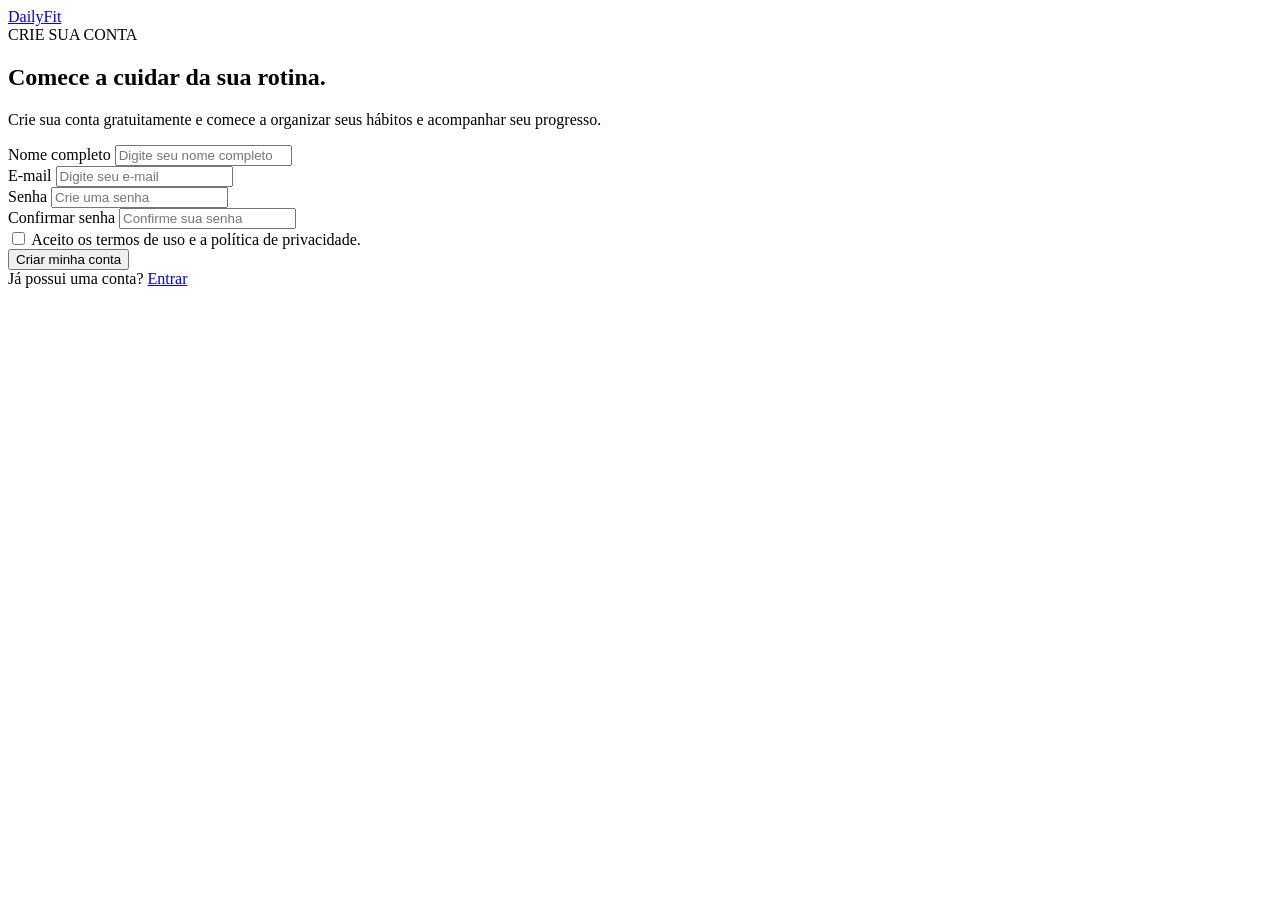
==== commit 596de525: "atualizando" ====
--- a/templates/cadastro.html
+++ b/templates/cadastro.html
@@ -15,7 +15,7 @@
     <link rel="preconnect" href="https://fonts.gstatic.com" crossorigin>
 
     <link href="https://fonts.googleapis.com/css2?family=Inter:wght@400;500;600;700;800&display=swap" rel="stylesheet">
-    <link rel="stylesheet" href="/static/css/cadastro.css">
+    <link rel="stylesheet" href="static/css/base.css">
 
 </head>
 
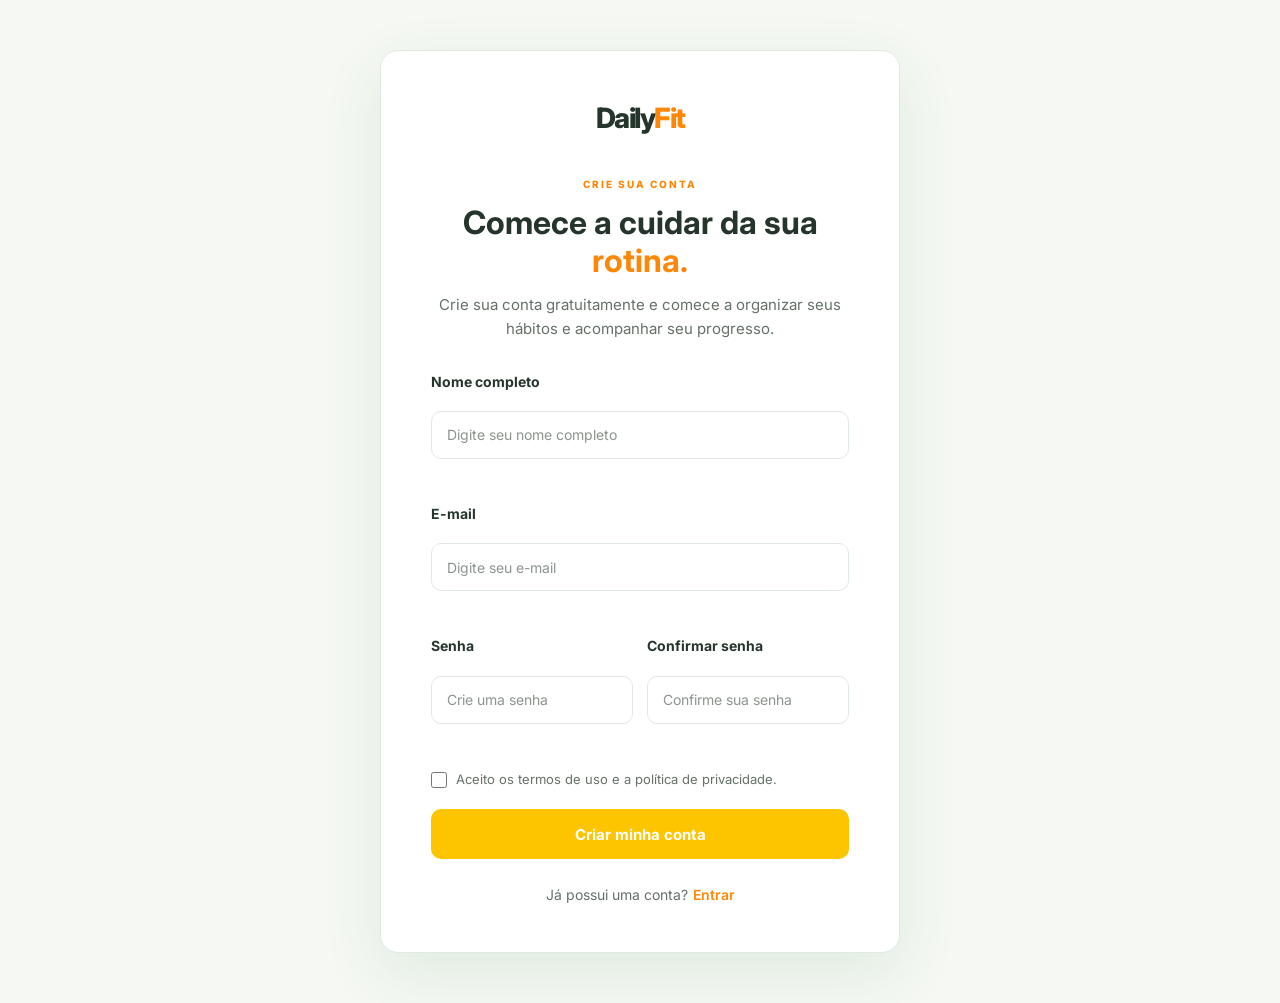
==== commit d5857dd2: "Arquivo Autualizado" ====
--- a/templates/cadastro.html
+++ b/templates/cadastro.html
@@ -15,7 +15,7 @@
     <link rel="preconnect" href="https://fonts.gstatic.com" crossorigin>
 
     <link href="https://fonts.googleapis.com/css2?family=Inter:wght@400;500;600;700;800&display=swap" rel="stylesheet">
-    <link rel="stylesheet" href="static/css/base.css">
+    <link rel="stylesheet" href="/static/css/base.css">
 
 </head>
 
--- a/static/css/base.css
+++ b/static/css/base.css
@@ -0,0 +1,2893 @@
+:root {
+
+    --laranja-principal: #ff8400f8;
+    --verde-escuro: #287d45;
+    --verde-claro: #60d050;
+    --amarelo: #fdc500;
+    --amarelo-hover: #f3c82f;
+    --fundo: #f5f8f3;
+    --fundo-verde: #edf7ef;
+    --branco: #ffffff;
+    --texto: #26352b;
+    --texto-secundario: #657168;
+    --borda: #e1e9e3;
+    --sombra: 0 20px 60px rgba(40, 125, 69, 0.10);
+    --radius: 18px;
+}
+
+* {
+    margin: 0;
+    padding: 0;
+    box-sizing: border-box;
+}
+
+html {
+    scroll-behavior: smooth;
+}
+
+body {
+    font-family: "Inter", Arial, Helvetica, sans-serif;
+    background: var(--fundo);
+    color: var(--texto);
+    line-height: 1.6;
+    overflow-x: hidden;
+}
+
+a {
+    text-decoration: none;
+    color: inherit;
+}
+
+
+/* SELEÇÃO DE TEXTO*/
+
+::selection {
+    background: var(--amarelo);
+    color: var(--texto);
+}
+
+
+/* SCROLLBAR*/
+
+::-webkit-scrollbar {
+    width: 8px;
+}
+
+::-webkit-scrollbar-track {
+    background: var(--fundo);
+}
+
+::-webkit-scrollbar-thumb {
+    background: var(--laranja-principal);
+    border-radius: 20px;
+}
+
+::-webkit-scrollbar-thumb:hover {
+    background: var(--amarelo-hover);
+}
+
+
+/* NAVBAR */
+
+.navbar {
+    width: 100%;
+    min-height: 70px;
+    padding: 12px 6%;
+    display: flex;
+    align-items: center;
+    justify-content: space-between;
+    position: sticky;
+    top: 0;
+    z-index: 1000;
+    background: var(--laranja-principal);
+    box-shadow:0 5px 25px rgba(255, 132, 0, 0.15);
+}
+
+
+/* LOGO*/
+
+.logo {
+    display: inline-flex;
+    align-items: center;
+    font-size: 25px;
+    font-weight: 800;
+    letter-spacing: -1.5px;
+    color: var(--branco);
+    transition: 0.3s ease;
+}
+
+.logo span {
+    color: var(--amarelo);
+}
+
+.logo:hover {
+    transform: translateY(-2px);
+}
+
+
+/* LINKS NAVBAR */
+
+.nav-links {
+    display: flex;
+    align-items: center;
+    gap: 36px;
+}
+
+.nav-links a {
+    position: relative;
+    color: var(--branco);
+    font-size: 14px;
+    transition: 0.25s ease;
+}
+
+.nav-links a::after {
+    content: "";
+    position: absolute;
+    left: 50%;
+    bottom: -8px;
+    width: 0;
+    height: 2px;
+    background: var(--amarelo);
+    border-radius: 10px;
+    transform: translateX(-50%);
+    transition: 0.25s ease;
+}
+
+.nav-links a:hover {
+    color: var(--amarelo-hover);
+}
+
+.nav-links a:hover::after {
+    width: 100%;
+}
+
+/* BOTÕES NAVBAR*/
+
+.nav-buttons {
+    display: flex;
+    align-items: center;
+    gap: 9px;
+}
+
+.btn-login,
+.btn-cadastro {
+    display: inline-flex;
+    align-items: center;
+    justify-content: center;
+    min-height: 40px;
+    padding: 9px 17px;
+    border-radius: 10px;
+    font-size: 14px;
+    transition: 0.3s ease;
+}
+
+
+/* BOTÃO ENTRAR */
+
+.btn-login {
+    color: var(--branco);
+    background: var(--amarelo);
+    border: 1px solid var(--amarelo);
+    box-shadow:0 7px 18px rgba(0, 0, 0, 0.08);
+}
+
+.btn-login:hover {
+    background: var(--amarelo-hover);
+    border-color: var(--amarelo-hover);
+    transform: translateY(-2px);
+}
+
+
+/* BOTÃO CRIAR CONTA */
+
+.btn-cadastro {
+    color: var(--branco);
+    background: var(--amarelo);
+    border: 1px solid var(--amarelo);
+    box-shadow:0 7px 18px rgba(0, 0, 0, 0.08);
+}
+
+.btn-cadastro:hover {
+    background: var(--amarelo-hover);
+    border-color: var(--amarelo-hover);
+    transform: translateY(-2px);
+    box-shadow:0 10px 22px rgba(0, 0, 0, 0.12);
+}
+
+
+/*hero*/
+
+.hero {
+    position: relative;
+    max-width: 1250px;
+    min-height: calc(100vh - 70px);
+    margin: 0 auto;
+    padding: 85px 35px;
+    display: grid;
+    grid-template-columns: 1fr 0.9fr;
+    align-items: center;
+    gap: 65px;
+    overflow: hidden;
+}
+
+
+/* decoraçoes */
+
+.hero-decoration {
+    position: absolute;
+    pointer-events: none;
+    border-radius: 50%;
+    z-index: -1;
+}
+
+.decoration-one {
+    width: 330px;
+    height: 330px;
+    right: -190px;
+    top: 30px;
+    border: 1px solid rgba(255, 132, 0, 0.16);
+
+}
+
+.decoration-two {
+    width: 130px;
+    height: 130px;
+    left: -70px;
+    bottom: 80px;
+    background: rgba(253, 197, 0, 0.08);
+    animation:floatingDecoration 5s ease-in-out infinite;
+}
+
+@keyframes rotateDecoration {
+
+    from {
+        transform: rotate(0deg);
+    }
+
+    to {
+        transform: rotate(360deg);
+    }
+}
+
+@keyframes floatingDecoration {
+
+    0%,
+    100% {
+        transform: translateY(0);
+    }
+
+    50% {
+        transform: translateY(-15px);
+    }
+}
+
+
+
+.hero-content {
+    max-width: 650px;
+
+    animation:
+        heroText 0.8s ease both;
+}
+
+@keyframes heroText {
+
+    from {
+        opacity: 0;
+        transform: translateY(25px);
+    }
+
+    to {
+        opacity: 1;
+        transform: translateY(0);
+    }
+}
+
+
+.badge {
+    display: inline-flex;
+    align-items: center;
+    gap: 8px;
+    padding: 8px 14px;
+    margin-bottom: 22px;
+    background: var(--fundo);
+    border-radius: 50px;
+    color: var(--texto-secundario);
+    font-size: 20px;
+    font-weight: 700;
+}
+
+.badge span {
+    color: var(--amarelo);
+    font-size: 14px;
+}
+
+
+/* titulo */
+
+.hero h1 {
+    max-width: 700px;
+    margin-bottom: 27px;
+    color: var(--texto);
+    font-size: clamp(45px, 6vw, 72px);
+    line-height: 1.02;
+    letter-spacing: -4px;
+    font-weight: 800;
+}
+
+
+/* AQUI O LARANJA É DESTAQUE */
+
+.hero h1 span {
+    display: block;
+    color: var(--laranja-principal);
+}
+
+
+/* texto */
+
+.hero-content > p {
+    max-width: 570px;
+    margin-bottom: 32px;
+    color: var(--texto-secundario);
+    font-size: 15px;
+    line-height: 1.8;
+}
+
+
+/* BOTÕES HERO */
+
+.hero-buttons {
+    display: flex;
+    align-items: center;
+    gap: 12px;
+    margin-bottom: 32px;
+}
+
+.btn-secondary {
+    display: inline-flex;
+    align-items: center;
+    justify-content: center;
+    min-height: 48px;
+    border-radius: 10px;
+    font-size: 14px;
+    transition: 0.3s ease;
+}
+
+/* BOTÃO SECUNDÁRIO */
+
+.btn-secondary {
+    padding: 14px 21px;
+    color: var(--branco);
+    background: var(--amarelo);
+    border: 1px solid var(--borda);
+}
+
+.btn-secondary:hover {
+    color: var(--branco);
+    background: var(--amarelo-hover);
+    transform: translateY(-3px);
+    box-shadow: var(--sombra);
+}
+
+
+.benefits {
+    display: flex;
+    flex-wrap: wrap;
+    gap: 15px 24px;
+    color: var(--texto-secundario);
+    font-size: 11px;
+}
+
+.benefits > div {
+    display: flex;
+    align-items: center;
+    gap: 7px;
+}
+
+.check {
+    width: 19px;
+    height: 19px;
+    display: flex;
+    align-items: center;
+    justify-content: center;
+    color: var(--verde-escuro);
+    border-radius: 50%;
+    font-size: 10px;
+    font-weight: 900;
+}
+
+
+.dashboard-wrapper {
+    position: relative;
+    width: 100%;
+    max-width: 500px;
+    margin: auto;
+    padding: 30px;
+    animation:dashboardEnter 0.9s 0.15s ease both;
+}
+
+@keyframes dashboardEnter {
+
+    from {
+        opacity: 0;
+
+        transform:translateY(25px)cale(0.97);
+    }
+
+    to {
+        opacity: 1;
+
+        transform:translateY(0)cale(1);
+    }
+}
+
+.hero-card {
+    position: relative;
+    z-index: 2;
+    padding: 28px;
+    background: var(--branco);
+    border: 1px solid var(--borda);
+    border-radius: 24px;
+    box-shadow:0 30px 70px rgba(40, 125, 69, 0.12), 
+    0 5px 15px rgba(0, 0, 0, 0.03);
+    overflow: hidden;
+}
+
+
+/* detalhe laranja */
+
+.hero-card::before {
+    content: "";
+    position: absolute;
+    width: 150px;
+    height: 150px;
+    right: -80px;
+    top: -80px;
+    background: rgba(255, 132, 0, 0.07);
+    border-radius: 50%;
+}
+
+
+.card-header {
+    position: relative;
+    z-index: 2;
+    display: flex;
+    align-items: flex-start;
+    justify-content: space-between;
+    gap: 15px;
+    margin-bottom: 30px;
+}
+
+.card-label {
+    display: block;
+    margin-bottom: 4px;
+    color: var(--texto-secundario);
+    font-size: 9px;
+    font-weight: 800;
+    letter-spacing: 1.5px;
+}
+
+.card-header h3 {
+    font-size: 20px;
+    font-weight: 800;
+}
+
+
+.status {
+    display: flex;
+    align-items: center;
+    gap: 6px;
+    padding: 6px 10px;
+    background: var(--fundo-verde);
+    color: var(--verde-escuro);
+    border-radius: 20px;
+    font-size: 9px;
+    font-weight: 700;
+}
+
+.status span {
+    width: 6px;
+    height: 6px;
+    background: var(--verde-claro);
+    border-radius: 50%;
+}
+
+
+.progress-area {
+    display: flex;
+    align-items: center;
+    gap: 28px;
+    margin-bottom: 20px;
+}
+
+
+.progress-circle {
+    position: relative;
+    width: 115px;
+    height: 15px;
+    flex-shrink: 0;
+    display: flex;
+    align-items: center;
+    justify-content: center;
+    border-radius: 50%;
+    background:conic-gradient(var(--verde-claro) 0 75%,
+    #e4ebe5 75% 100%);
+}
+
+.progress-circle::before {
+    content: "";
+    position: absolute;
+    width: 91px;
+    height: 91px;
+    background: var(--branco);
+    border-radius: 50%;
+}
+
+.progress-inner {
+    position: relative;
+    z-index: 2;
+    display: flex;
+    flex-direction: column;
+    align-items: center;
+}
+
+.progress-inner strong {
+    color: var(--verde-escuro);
+    font-size: 25px;
+    line-height: 1;
+    font-weight: 800;
+}
+
+.progress-inner span {
+    color: var(--texto-secundario);
+    font-size: 9px;
+}
+
+
+.progress-details {
+    display: flex;
+    flex-direction: column;
+    gap: 17px;
+}
+
+.stat {
+    display: flex;
+    flex-direction: column;
+}
+
+.stat span {
+    color: var(--texto-secundario);
+    font-size: 10px;
+}
+
+.stat strong {
+    color: var(--texto);
+    font-size: 24px;
+    line-height: 1.2;
+}
+
+
+.progress-bar {
+    width: 100%;
+    height: 7px;
+    background: #e7ece8;
+    border-radius: 20px;
+    overflow: hidden;
+}
+
+.progress-bar div {
+    width: 75%;
+    height: 100%;
+    background:linear-gradient(90deg,var(--verde-claro),
+    var(--verde-escuro));
+    border-radius: inherit;animation:
+    progressLoad 1.2s ease both;
+}
+
+@keyframes progressLoad {
+
+    from {
+        width: 0;
+    }
+
+    to {
+        width: 75%;
+    }
+}
+
+.progress-text {
+    margin: 12px 0 15px;
+    color: var(--texto-secundario);
+    font-size: 10px;
+}
+
+
+.meal {
+    display: flex;
+    align-items: center;
+    gap: 12px;
+    padding: 14px 0;
+    border-top: 1px solid #edf1ed;
+    transition: 0.3s ease;
+}
+
+.meal:hover {
+    transform: translateX(4px);
+}
+
+.meal-icon {
+    width: 40px;
+    height: 40px;
+    flex-shrink: 0;
+    display: flex;
+    align-items: center;
+    justify-content: center;
+    border-radius: 11px;
+    font-size: 18px;
+}
+
+.meal-info {
+    flex: 1;
+}
+
+.meal-info strong {
+    display: block;
+    font-size: 12px;
+    font-weight: 700;
+}
+
+.meal-info small {
+    color: var(--texto-secundario);
+    font-size: 9px;
+}
+
+.meal-check {
+    width: 22px;
+    height: 22px;
+    display: flex;
+    align-items: center;
+    justify-content: center;
+    color: var(--verde-escuro);
+    border-radius: 50%;
+    font-size: 11px;
+    font-weight: 900;
+}
+
+.meal-arrow {
+    color: var(--laranja-principal);
+    font-size: 17px;
+    font-weight: 800;
+}
+
+/*icones de sequencia*/
+.floating-card {
+    position: absolute;
+    z-index: 5;
+    display: flex;
+    align-items: center;
+    gap: 10px;
+    padding: 13px 15px;
+    background: var(--branco);
+    border: 1px solid var(--borda);
+    border-radius: 13px;
+    box-shadow:0 15px 35px rgba(40, 125, 69, 0.12);
+    animation:floatingCard 4s ease-in-out infinite;
+}
+
+.floating-card strong {
+    display: block;
+    color: var(--texto);
+    font-size: 12px;
+}
+
+.floating-card small {
+    display: block;
+    color: var(--texto);
+    font-size: 11px;
+}
+
+.floating-icon {
+    width: 34px;
+    height: 34px;
+    display: flex;
+    align-items: center;
+    justify-content: center;
+    background: rgba(255, 132, 0, 0.10);
+    border-radius: 9px;
+    font-size: 16px;
+}
+
+.card-top {
+    top: 5px;
+    right: -5px;
+}
+
+.card-bottom {
+    bottom: 5px;
+    left: -5px;
+}
+
+@keyframes floatingCard {
+
+    0%,
+    100% {
+        transform: translateY(0);
+    }
+
+    50% {
+        transform: translateY(-7px);
+    }
+}
+
+
+/*MINI GRÁFICO*/
+
+.mini-chart {
+    height: 25px;
+    display: flex;
+    align-items: flex-end;
+    gap: 3px;
+}
+
+.mini-chart span {
+    width: 4px;
+    background: var(--laranja-principal);
+    border-radius: 5px;
+}
+
+.mini-chart span:nth-child(1) {
+    height: 35%;
+}
+
+.mini-chart span:nth-child(2) {
+    height: 55%;
+}
+
+.mini-chart span:nth-child(3) {
+    height: 45%;
+}
+
+.mini-chart span:nth-child(4) {
+    height: 70%;
+}
+
+.mini-chart span:nth-child(5) {
+    height: 60%;
+}
+
+.mini-chart span:nth-child(6) {
+    height: 85%;
+}
+
+.mini-chart span:nth-child(7) {
+    height: 100%;
+}
+
+
+
+.section {
+    max-width: 800px;
+    margin: 130px auto;
+    padding: 0 30px;
+    text-align: center;
+}
+
+.section-label {
+    color: var(--laranja-principal);
+    font-size: 10px;
+    font-weight: 800;
+    letter-spacing: 2px;
+}
+
+.section h2 {
+    margin: 14px 0 18px;
+    color: var(--texto);
+    font-size: clamp(32px, 4vw, 46px);
+    line-height: 1.15;
+    letter-spacing: -1.8px;
+}
+
+.section h2 span {
+    display: block;
+    color: var(--laranja-principal);
+}
+
+.section p {
+    color: var(--texto-secundario);
+    font-size: 15px;
+    line-height: 1.8;
+}
+
+
+/* LINHA SOBRE*/
+
+.sobre-section {
+    max-width: 1200px;
+    margin: 0 auto;
+    padding: 120px 30px;
+}
+
+.sobre-content {
+    display: grid;
+    grid-template-columns: 1.1fr 0.9fr;
+    align-items: center;
+    gap: 80px;
+}
+
+/* TEXTO */
+
+.sobre-texto {
+    max-width: 620px;
+}
+
+.sobre-texto .section-label {
+    color: var(--laranja-principal);
+    font-size: 10px;
+    font-weight: 800;
+    letter-spacing: 2px;
+    margin-bottom: 15px;
+}
+
+.sobre-texto h2 {
+    margin: 0 0 22px;
+    color: var(--texto);
+    font-size: clamp(34px, 4vw, 48px);
+    line-height: 1.12;
+    letter-spacing: -1.8px;
+}
+
+.sobre-texto h2 span {
+    color: var(--laranja-principal);
+}
+
+.sobre-texto p {
+    margin-bottom: 15px;
+    color: var(--texto-secundario);
+    font-size: 14px;
+    line-height: 1.8;
+}
+
+
+/* BENEFÍCIOS */
+
+.sobre-beneficios {
+    display: flex;
+    flex-direction: column;
+    gap: 14px;
+}
+
+.beneficio-card {
+    display: flex;
+    align-items: center;
+    gap: 18px;
+    padding: 22px;
+    background: var(--branco);
+    border: 1px solid var(--borda);
+    border-radius: 15px;
+    box-shadow:0 10px 30px rgba(40, 125, 69, 0.05);
+    transition: 0.3s ease;
+}
+
+.beneficio-card:hover {
+    transform: translateX(5px);
+    border-color: rgba(255, 132, 0, 0.30);
+    box-shadow:0 15px 35px rgba(40, 125, 69, 0.08);
+}
+
+
+/* ÍCONES */
+
+.beneficio-icon {
+    width: 45px;
+    height: 45px;
+    flex-shrink: 0;
+    display: flex;
+    align-items: center;
+    justify-content: center;
+    border-radius: 12px;
+    background: #fff3e8;
+    color: var(--laranja-principal);
+    font-size: 19px;
+    font-weight: 800;
+}
+
+
+/* TEXTO DOS CARDS */
+
+.beneficio-card h3 {
+    margin: 0 0 5px;
+    color: var(--texto);
+    font-size: 14px;
+    font-weight: 800;
+}
+
+.beneficio-card p {
+    margin: 0;
+    color: var(--texto-secundario);
+    font-size: 11px;
+    line-height: 1.5;
+}
+
+
+/* RESPONSIVO */
+
+
+
+
+/* RECURSOS*/
+
+.features-section {
+    max-width: 1200px;
+    margin: 0 auto 130px;
+    padding: 0 30px;
+}
+
+.section-heading {
+    max-width: 650px;
+    margin-bottom: 45px;
+}
+
+.section-heading h2 {
+    margin: 12px 0;
+    color: var(--texto);
+    font-size: 42px;
+    line-height: 1.15;
+    letter-spacing: -1.5px;
+}
+
+.section-heading h2 span {
+    color: var(--laranja-principal);
+}
+
+.section-heading p {
+    color: var(--texto-secundario);
+    font-size: 14px;
+}
+
+
+/* GRID*/
+
+.features {
+    display: grid;
+    grid-template-columns:repeat(3, 1fr);
+    gap: 20px;
+}
+
+
+/*CARDS */
+
+.feature {
+    position: relative;
+    min-height: 380px;
+    padding: 30px;
+    display: flex;
+    flex-direction: column;
+    background: var(--branco);
+    border: 1px solid var(--borda);
+    border-radius: var(--radius);
+    box-shadow:0 8px 30px rgba(40, 125, 69, 0.05);
+    overflow: hidden;
+    transition: 0.35s ease;
+}
+
+.feature::before {
+    content: "";
+    position: absolute;
+    width: 160px;
+    height: 160px;
+    right: -75px;
+    top: -75px;
+    background: rgba(255, 132, 0, 0.06);
+    border-radius: 50%;
+    transition: 0.35s ease;
+}
+
+.feature::after {
+    content: "";
+    position: absolute;
+    left: 0;
+    top: 30px;
+    width: 5px;
+    height: 42px;
+    background: var(--laranja-principal);
+    border-radius: 0 5px 5px 0;
+    opacity: 0;
+    transition: 0.3s ease;
+}
+
+.feature:hover {
+    transform: translateY(-8px);
+    border-color: rgba(255, 132, 0, 0.35);
+
+    box-shadow: 0 25px 55px rgba(40, 125, 69, 0.10);
+}
+
+.feature:hover::before {
+    transform: scale(1.25);
+}
+
+.feature:hover::after {
+    opacity: 1;
+}
+
+
+/* TOPO CARD */
+
+.feature-top {
+    position: relative;
+    z-index: 2;
+    display: flex;
+    justify-content: space-between;
+    align-items: flex-start;
+}
+
+.feature-icon {
+    width: 52px;
+    height: 52px;
+    display: flex;
+    align-items: center;
+    justify-content: center;
+    background: var(--fundo-verde);
+    border-radius: 14px;
+    font-size: 23px;
+    transition: 0.3s ease;
+}
+
+.feature:hover .feature-icon {
+    background: rgba(255, 132, 0, 0.12);
+    transform:scale(1.05)rotate(-4deg);
+}
+
+.feature-number {
+    color: #aab7ae;
+    font-size: 11px;
+    font-weight: 800;
+}
+
+
+/* TEXTO CARD*/
+
+.feature h3 {
+    margin-top: 24px;
+    margin-bottom: 10px;
+    font-size: 20px;
+    font-weight: 800;
+}
+
+.feature > p {
+    max-width: 280px;
+    margin-bottom: 20px;
+    color: var(--texto-secundario);
+    font-size: 13px;
+    line-height: 1.7;
+}
+
+
+/* MINI REFEIÇÕES*/
+
+.mini-meals {
+    margin-top: auto;
+    margin-bottom: 20px;
+    display: flex;
+    flex-direction: column;
+    gap: 7px;
+}
+
+.mini-meals div {
+    display: flex;
+    align-items: center;
+    gap: 8px;
+    padding: 9px 10px;
+    background: var(--fundo);
+    border-radius: 8px;
+    color: var(--texto-secundario);
+    font-size: 9px;
+    transition: 0.3s ease;
+}
+
+.mini-meals div:hover {
+    background: var(--fundo-verde);
+}
+
+.mini-meals span {
+    font-size: 13px;
+}
+
+.mini-meals b {
+    margin-left: auto;
+    width: 17px;
+    height: 17px;
+    display: flex;
+    align-items: center;
+    justify-content: center;
+    color: var(--verde-escuro);
+    border-radius: 50%;
+    font-size: 8px;
+}
+
+
+/* MINI PROGRESSO*/
+
+.mini-progress {
+    margin-top: auto;
+    margin-bottom: 20px;
+    display: flex;
+    align-items: center;
+    justify-content: space-between;
+    gap: 15px;
+    padding: 14px;
+    background: var(--fundo);
+    border-radius: 10px;
+}
+
+.progress-bars {
+    height: 45px;
+    display: flex;
+    align-items: flex-end;
+    gap: 4px;
+}
+
+.progress-bars span {
+    width: 7px;
+    border-radius: 4px;
+    background: var(--laranja-principal);
+    transition: 0.3s ease;
+}
+
+.feature:hover .progress-bars span {
+    background: var(--verde-claro);
+}
+
+.progress-bars span:nth-child(1) {
+    height: 30%;
+}
+
+.progress-bars span:nth-child(2) {
+    height: 45%;
+}
+
+.progress-bars span:nth-child(3) {
+    height: 35%;
+}
+
+.progress-bars span:nth-child(4) {
+    height: 60%;
+}
+
+.progress-bars span:nth-child(5) {
+    height: 55%;
+}
+
+.progress-bars span:nth-child(6) {
+    height: 80%;
+}
+
+.progress-bars span:nth-child(7) {
+    height: 100%;
+}
+
+.mini-progress-info {
+    display: flex;
+    flex-direction: column;
+    text-align: right;
+}
+
+.mini-progress-info strong {
+    color: var(--laranja-principal);
+    font-size: 20px;
+}
+
+.mini-progress-info small {
+    color: var(--texto-secundario);
+    font-size: 8px;
+}
+
+
+/* OBJETIVO*/
+
+.goal-box {
+    margin-top: auto;
+    margin-bottom: 20px;
+    padding: 14px;
+    background: var(--fundo);
+    border-radius: 10px;
+}
+
+.goal-header {
+    display: flex;
+    justify-content: space-between;
+    margin-bottom: 9px;
+}
+
+.goal-header span {
+    color: var(--texto-secundario);
+    font-size: 9px;
+}
+
+.goal-header strong {
+    color: var(--laranja-principal);
+    font-size: 10px;
+}
+
+.goal-bar {
+    height: 6px;
+    margin-bottom: 8px;
+    background: #dfe8e0;
+    border-radius: 10px;
+    overflow: hidden;
+}
+
+.goal-bar span {
+    display: block;
+    width: 82%;
+    height: 100%;
+    background:linear-gradient(90deg, var(--laranja-principal),
+    var(--amarelo));
+    border-radius: inherit;
+}
+
+.goal-box small {
+    color: var(--texto-secundario);
+    font-size: 8px;
+}
+
+
+/* LINKS DOS CARDS */
+
+.feature a {
+    display: inline-flex;
+    align-items: center;
+    gap: 7px;
+    width: fit-content;
+    color: var(--laranja-principal);
+    font-size: 11px;
+    font-weight: 800;
+    transition: 0.25s ease;
+}
+
+.feature a span {
+    transition: 0.25s ease;
+}
+
+.feature a:hover {
+    color: var(--verde-escuro);
+}
+
+.feature a:hover span {
+    transform: translateX(5px);
+}
+
+
+/* HIGHLIGHT*/
+
+.highlight {
+    max-width: 1200px;
+    margin: 0 auto 130px;
+    padding: 65px;
+    display: grid;
+    grid-template-columns: 1fr 0.7fr;
+    align-items: center;
+    gap: 50px;
+    position: relative;
+    background:var(--branco) ;
+    border: 1px solid var(--borda);
+    border-radius: 25px;
+    overflow: hidden;
+}
+
+.highlight::before {
+    content: "";
+    position: absolute;
+    width: 260px;
+    height: 260px;
+    left: -140px;
+    bottom: -160px;
+    border: 1px solid rgba(255, 132, 0, 0.12);
+    border-radius: 50%;
+}
+
+
+/* HIGHLIGHT CONTEÚDO*/
+
+.highlight-content {
+    position: relative;
+    z-index: 2;
+    display: flex
+}
+
+.highlight-number {
+    color: var(--laranja-principal);
+    margin-top: -50px;
+    font-size: 11px;
+    font-weight: 900;
+    letter-spacing: 1px;
+}
+
+.highlight h2 {
+    max-width: 520px;
+    margin: 12px 0 15px;
+    font-size: 42px;
+    line-height: 1.1;
+    letter-spacing: -1.8px;
+}
+
+.highlight h2 span {
+    display: block;
+
+    color: var(--laranja-principal);
+}
+
+.highlight p {
+    max-width: 450px;
+    color: var(--texto-secundario);
+    font-size: 14px;
+}
+
+
+/*HIGHLIGHT VISUAL*/
+
+.highlight-visual {
+    position: relative;
+    min-height: 260px;
+    display: flex;
+    align-items: center;
+    justify-content: center;
+}
+
+.visual-circle {
+    position: absolute;
+    border-radius: 50%;
+}
+
+.circle-large {
+    width: 230px;
+    height: 230px;
+    border: 1px solid rgba(255, 132, 0, 0.15);
+    animation:rotateDecoration 20s linear infinite;
+}
+
+.circle-medium {
+    width: 175px;
+    height: 175px;
+    border: 1px dashed rgba(40, 125, 69, 0.18);
+    animation:rotateDecoration 12s linear infinite reverse;
+}
+
+.circle-small {
+    width: 120px;
+    height: 120px;
+    background:linear-gradient(135deg, var(--laranja-principal),
+    var(--amarelo));
+    box-shadow:0 20px 50px rgba(255, 132, 0, 0.699);
+}
+
+.visual-center {
+    position: relative;
+    z-index: 2;
+    display: flex;
+    flex-direction: column;
+    align-items: center;
+    color: var(--branco);
+}
+
+.visual-center strong {
+    font-size: 29px;
+    line-height: 1;
+}
+
+.visual-center span {
+    font-size: 9px;
+    opacity: 0.9;
+}
+
+/* PERGUNTAS FREQUENTES */
+
+.faq-section {
+    max-width: 900px;
+    margin: 0 auto 130px;
+    padding: 0 30px;
+}
+
+
+/* CABEÇALHO */
+
+.faq-heading {
+    max-width: 650px;
+    margin: 0 auto 45px;
+    text-align: center;
+}
+
+.faq-heading .section-label {
+    color: var(--laranja-principal);
+    font-size: 10px;
+    font-weight: 800;
+    letter-spacing: 2px;
+}
+
+.faq-heading h2 {
+    margin: 14px 0 15px;
+    color: var(--texto);
+    font-size: clamp(32px, 4vw, 44px);
+    line-height: 1.15;
+    letter-spacing: -1.5px;
+}
+
+.faq-heading h2 span {
+    color: var(--laranja-principal);
+}
+
+.faq-heading p {
+    color: var(--texto-secundario);
+    font-size: 14px;
+    line-height: 1.7;
+}
+
+
+/* LISTA */
+
+.faq-list {
+    display: flex;
+    flex-direction: column;
+    gap: 10px;
+}
+
+
+/* ITEM */
+
+.faq-item {
+    background: var(--branco);
+    border: 1px solid var(--borda);
+    border-radius: 13px;
+    overflow: hidden;
+    transition: 0.3s ease;
+}
+
+.faq-item:hover {
+    border-color: rgba(255, 132, 0, 0.30);
+    box-shadow:0 10px 30px rgba(40, 125, 69, 0.06);
+}
+
+
+/* PERGUNTA */
+
+.faq-question {
+    width: 100%;
+    padding: 20px 22px;
+    display: flex;
+    align-items: center;
+    justify-content: space-between;
+    gap: 20px;
+    background: transparent;
+    border: none;
+    color: var(--texto);
+    text-align: left;
+    cursor: pointer;
+    font-size: 13px;
+    font-weight: 700;
+}
+
+.faq-question:hover {
+    color: var(--laranja-principal);
+}
+
+
+/* ÍCONE + */
+
+.faq-icon {
+    width: 28px;
+    height: 28px;
+    flex-shrink: 0;
+    display: flex;
+    align-items: center;
+    justify-content: center;
+    background: var(--fundo-verde);
+    color: var(--laranja-principal);
+    border-radius: 50%;
+    font-size: 18px;
+    font-weight: 500;
+    transition: 0.3s ease;
+}
+
+
+/* RESPOSTA */
+
+.faq-answer {
+    max-height: 0;
+    overflow: hidden;
+    padding: 0 22px;
+    transition:max-height 0.35s ease,
+    padding 0.35s ease;
+}
+
+.faq-answer p {
+    color: var(--texto-secundario);
+    font-size: 12px;
+    line-height: 1.8;
+    padding-bottom: 20px;
+}
+
+
+/* FAQ ABERTA */
+
+.faq-item.active {
+    border-color: rgba(255, 132, 0, 0.35);
+    box-shadow:0 12px 35px rgba(40, 125, 69, 0.07);
+}
+
+.faq-item.active .faq-question {
+    color: var(--laranja-principal);
+}
+
+.faq-item.active .faq-icon {
+    background: var(--amarelo);
+    color: var(--verde-escuro);
+    transform: rotate(45deg);
+}
+
+.faq-item.active .faq-answer {
+    max-height: 200px;
+    padding-top: 0;
+}
+
+/* CTA*/
+
+.cta {
+    max-width: 1100px;
+    margin: 0 auto 110px;
+    padding: 80px 30px;
+    position: relative;
+    overflow: hidden;
+    text-align: center;
+    background: var(--branco);
+    border-radius: 25px;
+    border: 1px solid var(--borda);
+}
+
+.cta-decoration {
+    position: absolute;
+    border-radius: 50%;
+    border: 1px solid rgba(255, 255, 255, 0.18);
+}
+
+.cta-decoration-one {
+    width: 300px;
+    height: 300px;
+    top: -150px;
+    left: -100px;
+}
+
+.cta-decoration-two {
+    width: 350px;
+    height: 350px;
+    bottom: -220px;
+    right: -100px;
+}
+
+
+/* CTA CONTEÚDO*/
+
+.cta-content {
+    position: relative;
+    z-index: 2;
+    max-width: 680px;
+    margin: auto;
+}
+
+.cta-icon {
+    display: inline-flex;
+    width: 45px;
+    height: 45px;
+    align-items: center;
+    justify-content: center;
+    margin-bottom: 18px;
+    background:var(--branco);
+    border-radius: 50%;
+    color: var(--amarelo);
+    font-size: 19px;
+}
+
+.cta h2 {
+    color: var(--texto);
+    font-size: 44px;
+    line-height: 1.15;
+    letter-spacing: -1.8px;
+    margin-bottom: 14px;
+}
+
+.cta h2 span {
+    color: var(--laranja-principal);
+}
+
+.cta p {
+    max-width: 500px;
+    margin: 0 auto 22px;
+    color: var(--texto-secundario);
+    font-size: 14px;
+}
+
+
+/* CTA BENEFÍCIOS */
+
+.cta-benefits {
+    display: flex;
+    justify-content: center;
+    flex-wrap: wrap;
+    gap: 15px;
+    margin-bottom: 28px;
+}
+
+.cta-benefits span {
+    color: var(--laranja-principal);
+    font-size: 12px;
+    font-weight: 700;
+}
+
+/* CARD CTA */
+.product-card {
+    display: flex;
+    align-items: center;
+    gap: 15px;
+    width: 100%;
+}
+
+.product-card img {
+    width: calc((100% - 30px) / 3);
+    height: 220px;
+    object-fit: cover;
+    border-radius: 15px;
+    display: block;
+}
+
+/* .price {
+  color:var(--color-accent);
+  margin:10px 0;
+}
+
+
+.btn-cta span {
+    font-size: 17px;
+    transition: 0.3s ease;
+}
+
+.btn-cta:hover span {
+    transform: translateX(5px);
+} */
+
+
+/* FOOTER */
+footer {
+    width: 100%;
+    background: #eef2ed;
+    color: var(--texto-secundario);
+}
+
+.footer-content {
+    max-width: 1200px;
+    margin: auto;
+    padding: 25px 30px;
+    display: flex;
+    align-items: center;
+    justify-content: space-between;
+    gap: 30px;
+}
+
+
+/* LOGO */
+
+.footer-brand {
+    display: flex;
+    align-items: center;
+    gap: 15px;
+}
+
+.footer-brand .logo {
+    color: var(--texto-secundario);
+    font-size: 21px;
+}
+
+.footer-brand .logo span {
+    color: var(--amarelo);
+}
+
+.footer-brand p {
+    margin: 0;
+    color: var(--texto-secundario);
+    font-size: 12px;
+    
+}
+
+
+/* LINKS */
+
+.footer-links {
+    display: flex;
+    align-items: center;
+    gap: 20px;
+}
+
+.footer-links a {
+    color: var(--texto-secundario);
+    font-size: 10px;
+    font-weight: 600;
+    transition: 0.25s ease;
+}
+
+.footer-links a:hover {
+    color: var(--amarelo);
+}
+
+.copyright {
+    color:var(--texto-secundario);
+    font-size: 12px;
+    white-space: nowrap;
+}
+
+/*ACESSIBILIDADE (FOCO) */
+
+:focus-visible {
+    outline: 3px solid var(--amarelo);
+    outline-offset: 4px;
+    border-radius: 5px;
+}
+
+/*FOOTER RESPONSIVO */
+
+@media (max-width: 800px) {
+
+    .footer-content {
+        flex-direction: column;
+        justify-content: center;
+        text-align: center;
+        gap: 12px;
+        padding: 25px 20px;
+    }
+
+    .footer-brand {
+        flex-direction: column;
+        gap: 4px;
+    }
+
+    .footer-links {
+        justify-content: center;
+        flex-wrap: wrap;
+        gap: 12px 18px;
+    }
+
+    .copyright {
+        white-space: normal;
+    }
+}
+
+/* TABLET*/
+
+@media (max-width: 1000px) {
+
+    .hero {
+        grid-template-columns: 1fr;
+        padding-top: 70px;
+        text-align: center;
+        gap: 60px;
+    }
+
+    .hero-content {
+        margin: auto;
+    }
+
+    .hero-content > p {
+        margin-left: auto;
+        margin-right: auto;
+    }
+
+    .hero-buttons {
+        justify-content: center;
+    }
+
+    .benefits {
+        justify-content: center;
+    }
+
+    .dashboard-wrapper {
+        max-width: 520px;
+    }
+
+    .features {
+        grid-template-columns: 1fr;
+    }
+
+    .feature {
+        min-height: 330px;
+    }
+
+    .section-heading {
+        text-align: center;
+        margin-left: auto;
+        margin-right: auto;
+    }
+
+    .highlight {
+        grid-template-columns: 1fr;
+        text-align: center;
+    }
+
+    .highlight-content {
+        justify-content: center;
+    }
+
+    .highlight p {
+        margin: auto;
+    }
+
+    .footer-content {
+        grid-template-columns: 1fr;
+        text-align: center;
+        gap: 20px;
+    }
+
+}
+
+@media (max-width: 600px) {
+
+    .product-card {
+        flex-direction: column;
+    }
+
+    .product-card img {
+        width: 100%;
+        height: 200px;
+    }
+
+}
+
+/* TABLET PEQUENO*/
+
+@media (max-width: 700px) {
+
+    .navbar {
+        padding: 13px 20px;
+    }
+
+    .nav-links {
+        display: none;
+    }
+
+    .hero {
+        padding: 55px 20px;
+    }
+
+    .hero h1 {
+        font-size: 46px;
+        letter-spacing: -2.5px;
+    }
+
+    .dashboard-wrapper {
+        padding: 20px 10px;
+    }
+
+    .card-top {
+        right: -5px;
+    }
+
+    .card-bottom {
+        left: -5px;
+    }
+
+    .section {
+        margin: 90px auto;
+    }
+
+    .features-section {
+        margin-bottom: 90px;
+    }
+
+    .section-heading h2 {
+        font-size: 34px;
+    }
+
+    .highlight {
+        margin-left: 20px;
+        margin-right: 20px;
+        padding: 50px 30px;
+    }
+
+    .highlight h2 {
+        font-size: 34px;
+    }
+
+    .cta {
+        margin-left: 20px;
+        margin-right: 20px;
+        padding: 60px 25px;
+    }
+
+    .cta h2 {
+        font-size: 34px;
+    }
+}
+
+
+/* CELULAR */
+
+@media (max-width: 500px) {
+
+    .navbar {
+        min-height: 65px;
+        padding: 12px 18px;
+    }
+
+    .logo {
+        font-size: 22px;
+    }
+
+    .nav-buttons .btn-login {
+        display: none;
+    }
+
+    .btn-cadastro {
+        min-height: 37px;
+        padding: 8px 13px;
+        font-size: 10px;
+    }
+
+    .hero {
+        padding: 45px 18px;
+    }
+
+    .badge {
+        font-size: 10px;
+    }
+
+    .hero h1 {
+        font-size: 39px;
+        letter-spacing: -2px;
+    }
+
+    .hero-content > p {
+        font-size: 14px;
+        line-height: 1.7;
+    }
+
+    .hero-buttons {
+        flex-direction: column;
+        width: 100%;
+    }
+
+    .btn-primary,
+    .btn-secondary {
+        width: 100%;
+    }
+
+    .benefits {
+        flex-direction: column;
+        align-items: flex-start;
+        width: fit-content;
+        margin: auto;
+    }
+
+    .hero-card {
+        padding: 22px;
+        border-radius: 18px;
+    }
+
+    .card-header {
+        gap: 10px;
+    }
+
+    .status {
+        font-size: 8px;
+    }
+
+    .progress-area {
+        gap: 18px;
+    }
+
+    .progress-circle {
+        width: 95px;
+        height: 95px;
+    }
+
+    .progress-circle::before {
+        width: 75px;
+        height: 75px;
+    }
+
+    .progress-inner strong {
+        font-size: 21px;
+    }
+
+    .card-top,
+    .card-bottom {
+        transform: scale(0.85);
+    }
+
+    .card-top {
+        right: -15px;
+    }
+
+    .card-bottom {
+        left: -15px;
+    }
+
+    .section {
+        padding: 0 20px;
+
+        margin: 80px auto;
+    }
+
+    .section h2 {
+        font-size: 31px;
+    }
+
+    .features-section {
+        padding: 0 20px;
+    }
+
+    .section-heading h2 {
+        font-size: 31px;
+    }
+
+    .feature {
+        padding: 25px;
+    }
+
+    .highlight {
+        padding: 45px 22px;
+    }
+
+    .highlight-content {
+        gap: 12px;
+    }
+
+    .highlight-number {
+       margin-top: -12px;
+    }
+
+    .highlight h2 {
+        font-size: 30px;
+    }
+
+    .highlight-visual {
+        min-height: 220px;
+    }
+
+    .circle-large {
+        width: 200px;
+        height: 200px;
+    }
+
+    .circle-medium {
+        width: 150px;
+        height: 150px;
+    }
+
+    .circle-small {
+        width: 105px;
+        height: 105px;
+    }
+
+    .cta {
+        margin-left: 15px;
+        margin-right: 15px;
+        padding: 50px 20px;
+        border-radius: 20px;
+    }
+
+    .cta h2 {
+        font-size: 30px;
+    }
+
+    .cta p {
+        font-size: 13px;
+    }
+
+    .cta-benefits {
+        flex-direction: column;
+
+        gap: 8px;
+    }
+
+}
+
+
+@media (max-width: 380px) {
+
+    .hero h1 {
+        font-size: 34px;
+    }
+
+    .hero-card {
+        padding: 18px;
+    }
+
+    .progress-area {
+        gap: 12px;
+    }
+
+    .progress-circle {
+        width: 82px;
+        height: 82px;
+    }
+
+    .progress-circle::before {
+        width: 65px;
+        height: 65px;
+    }
+
+    .progress-inner strong {
+        font-size: 18px;
+    }
+
+    .progress-details {
+        gap: 10px;
+    }
+
+    .stat strong {
+        font-size: 20px;
+    }
+
+    .floating-card {
+        transform: scale(0.75);
+    }
+
+    .card-top {
+        right: -30px;
+    }
+
+    .card-bottom {
+        left: -30px;
+    }
+}
+
+@media (max-width: 850px) {
+
+    .sobre-section {
+        padding: 90px 25px;
+    }
+
+    .sobre-content {
+        grid-template-columns: 1fr;
+        gap: 45px;
+    }
+
+    .sobre-texto {
+        max-width: 700px;
+    }
+
+}
+
+@media (max-width: 600px) {
+
+    .sobre-section {
+        padding: 75px 20px;
+    }
+
+    .sobre-texto h2 {
+        font-size: 32px;
+        letter-spacing: -1px;
+    }
+
+    .sobre-texto p {
+        font-size: 13px;
+    }
+
+    .beneficio-card {
+        padding: 18px;
+    }
+
+    .beneficio-icon {
+        width: 40px;
+        height: 40px;
+        font-size: 17px;
+    }
+
+}
+
+@media (max-width: 600px) {
+
+    .faq-section {
+        padding: 0 20px;
+
+        margin-bottom: 90px;
+    }
+
+    .faq-heading {
+        margin-bottom: 30px;
+    }
+
+    .faq-heading h2 {
+        font-size: 31px;
+    }
+
+    .faq-question {
+        padding: 17px 16px;
+
+        font-size: 12px;
+    }
+
+    .faq-icon {
+        width: 25px;
+        height: 25px;
+
+        font-size: 16px;
+    }
+
+    .faq-answer {
+        padding-left: 16px;
+
+        padding-right: 16px;
+    }
+
+    .faq-answer p {
+        font-size: 11px;
+
+        line-height: 1.7;
+    }
+}
+
+/* PREFERÊNCIA POR MOVIMENTO REDUZIDO*/
+
+@media (prefers-reduced-motion: reduce) {
+
+    *,
+    *::before,
+    *::after {
+        animation-duration: 0.01ms !important;
+        animation-iteration-count: 1 !important;
+        scroll-behavior: auto !important;
+        transition-duration: 0.01ms !important;
+    }
+}
+
+/* Cadastro */
+
+.cadastro-section {
+    min-height: 100vh;
+    background: var(--fundo);
+    display: flex;
+    align-items: center;
+    justify-content: center;
+    padding: 50px 20px;
+}
+
+.cadastro-container {
+    width: 100%;
+    max-width: 520px;
+    background: var(--branco);
+    border: 1px solid var(--borda);
+    border-radius: var(--radius);
+    padding: 45px 50px;
+    box-shadow: var(--sombra);
+}
+
+.cadastro-logo {
+    text-align: center;
+    margin-bottom: 35px;
+}
+
+.cadastro-logo .logo {
+    color: var(--texto);
+    text-decoration: none;
+    font-size: 28px;
+    font-weight: 800;
+}
+
+.cadastro-logo .logo span {
+    color: var(--laranja-principal);
+}
+
+.cadastro-heading {
+    text-align: center;
+    margin-bottom: 30px;
+}
+
+.cadastro-heading .section-label {
+    margin-bottom: 12px;
+}
+
+.cadastro-heading h1 {
+    margin-bottom: 12px;
+    font-size: 32px;
+    line-height: 1.2;
+    color: var(--texto);
+}
+
+.cadastro-heading h1 span {
+    color: var(--laranja-principal);
+}
+
+.cadastro-heading p {
+    margin: 0 auto;
+    max-width: 420px;
+    color: var(--texto-secundario);
+    font-size: 15px;
+    line-height: 1.6;
+}
+
+/* formulário */
+
+.cadastro-form {
+    display: flex;
+    flex-direction: column;
+    gap: 20px;
+}
+
+.form-group {
+    display: flex;
+    flex-direction: column;
+    gap: 8px;
+}
+
+.form-group label {
+    color: var(--texto);
+    font-size: 14px;
+    font-weight: 600;
+}
+
+.form-group input {
+    width: 100%;
+    height: 48px;
+    padding: 0 15px;
+    border: 1px solid var(--borda);
+    border-radius: 10px;
+    background: var(--branco);
+    color: var(--texto);
+    font-family: "Inter", sans-serif;
+    font-size: 14px;
+    outline: none;
+    transition: border-color 0.2s ease, box-shadow 0.2s ease;
+}
+
+.form-group input::placeholder {
+    color: var(--texto-secundario);
+    opacity: 0.75;
+}
+
+.form-group input:focus {
+    border-color: var(--laranja-principal);
+    box-shadow: 0 0 0 3px rgba(40, 125, 69, 0.10);
+}
+
+.form-row {
+    display: grid;
+    grid-template-columns: 1fr 1fr;
+    gap: 15px;
+}
+
+.form-check {
+    display: flex;
+    align-items: flex-start;
+    gap: 9px;
+    margin-top: 2px;
+}
+
+.form-check input {
+    width: 16px;
+    height: 16px;
+    margin-top: 2px;
+    accent-color: var(--laranja-principal);
+    cursor: pointer;
+}
+
+.form-check label {
+    color: var(--texto-secundario);
+    font-size: 13px;
+    line-height: 1.5;
+    cursor: pointer;
+} 
+
+.btn-cadastro-submit {
+    width: 100%;
+    min-height: 50px;
+    border: none;
+    border-radius: 10px;
+    background: var(--amarelo);
+    color: var(--branco);
+    font-family: "Inter", sans-serif;
+    font-size: 15px;
+    font-weight: 700;
+    cursor: pointer;
+    transition: background 0.2s ease, transform 0.2s ease;
+} 
+
+.btn-cadastro-submit:hover {
+    background: var(--amarelo-hover);
+    transform: translateY(-1px);
+}
+
+ .cadastro-login {
+    display: flex;
+    justify-content: center;
+    align-items: center;
+    gap: 5px;
+    margin-top: 25px;
+    color: var(--texto-secundario);
+    font-size: 14px;
+} 
+
+.cadastro-login a {
+    color: var(--amarelo);
+    font-weight: 700;
+    text-decoration: none;
+}
+
+.cadastro-login a:hover {
+    text-decoration: underline;
+}
+
+/* Formulário */
+/* Espaçamento geral */
+
+.cadastro-form .form-group {
+    margin-bottom: 24px;
+}
+
+.cadastro-form .form-group > label:first-child {
+    display: block;
+    margin-bottom: 10px;
+    color: var(--texto);
+    font-size: 14px;
+    font-weight: 700;
+}
+
+.form-description {
+    margin: -3px 0 16px;
+    color: var(--texto);
+    font-size: 13px;
+    line-height: 1.6;
+}
+
+.cadastro-form input[type="number"],
+.cadastro-form input[type="text"],
+.cadastro-form input[type="time"],
+.cadastro-form input[type="email"],
+.cadastro-form select,
+.cadastro-form textarea {
+    width: 100%;
+    box-sizing: border-box;
+    padding: 13px 15px;
+    border: 1px solid var(--borda);
+    border-radius: 10px;
+    background: var(--branco);
+    color: var(--texto);
+    font-family: inherit;
+    font-size: 14px;
+    outline: none;
+    transition:
+        border-color 0.2s ease,
+        box-shadow 0.2s ease;
+}
+
+.cadastro-form input::placeholder,
+.cadastro-form textarea::placeholder {
+    color: var(--texto-secundario);
+}
+
+.cadastro-form input[type="number"]:focus,
+.cadastro-form input[type="text"]:focus,
+.cadastro-form input[type="time"]:focus,
+.cadastro-form input[type="email"]:focus,
+.cadastro-form select:focus,
+.cadastro-form textarea:focus {
+    border-color: var(--amarelo);
+    box-shadow: none;
+    background: var(--branco);
+}
+
+.cadastro-form textarea {
+    resize: vertical;
+    min-height: 90px;
+    line-height: 1.5;
+}
+
+/*caixa de seleção*/
+
+.cadastro-form select {
+    appearance: none;
+    -webkit-appearance: none;
+    cursor: pointer;
+    padding-right: 42px;
+    background-color: var(--branco);
+    background-image:
+        linear-gradient(45deg, transparent 50%, var(--texto-secundario) 50%),
+        linear-gradient(135deg, var(--texto-secundario) 50%, transparent 50%);
+    background-position:
+        calc(100% - 18px) 50%,
+        calc(100% - 13px) 50%;
+    background-size:
+        5px 5px,
+        5px 5px;
+    background-repeat: no-repeat;
+}
+
+/* select */
+
+.cadastro-form select option {
+    color: var(--texto);
+    background: var(--branco);
+}
+
+.form-row {
+    display: grid;
+    grid-template-columns: 1fr 1fr;
+    gap: 14px;
+}
+
+.radio-options {
+    display: flex;
+    flex-direction: column;
+    gap: 8px;
+}
+
+.radio-option {
+    position: relative;
+    display: flex;
+    align-items: center;
+    width: 100%;
+    min-height: 52px;
+    box-sizing: border-box;
+    padding: 11px 15px;
+    border: 1px solid var(--borda);
+    border-radius: 10px;
+    background: var(--branco);
+    cursor: pointer;
+    transition:
+        border-color 0.2s ease,
+        background 0.2s ease;
+}
+
+/* Esconde o original */
+
+.radio-option input[type="radio"] {
+    position: absolute;
+    opacity: 0;
+    pointer-events: none;
+}
+
+.radio-option > span {
+    position: relative;
+    display: grid;
+    grid-template-columns: auto 1fr;
+    align-items: center;
+    column-gap: 18px;
+    width: 100%;
+    padding-left: 30px;
+    color: var(--texto);
+    font-size: 14px;
+    font-weight: 500;
+}
+
+.radio-option > span::before {
+    content: "";
+    position: absolute;
+    left: 0;
+    top: 50%;
+    width: 18px;
+    height: 18px;
+    border: 2px solid var(--borda);
+    border-radius: 50%;
+    background: var(--branco);
+    transform: translateY(-50%);
+    transition:
+        border-color 0.2s ease,
+        background 0.2s ease;
+}
+
+.radio-option input[type="radio"]:checked + span::before {
+    border-color: var(--amarelo);
+}
+
+.radio-option input[type="radio"]:checked + span::after {
+    content: none;
+}
+
+.radio-option > span strong {
+    display: block;
+    color: var(--texto);
+    font-size: 14px;
+    font-weight: 700;
+    line-height: 1.35;
+}
+
+.radio-option > span small {
+    display: block;
+    margin: 0;
+    color: var(--texto-secundario);
+    font-size: 12px;
+    font-weight: 400;
+    line-height: 1.4;
+}
+
+.radio-option:has(input[type="radio"]:checked) {
+    border-color: var(--amarelo);
+    background: var(--amarelo);
+}
+
+.radio-option:hover {
+    border-color: var(--amarelo-hover);
+    background: var(--amarelo-hover);
+}
+
+.radio-option:has(input[type="radio"]:checked):hover {
+    border-color: var(--amarelo-hover);
+    background: var(--amarelo-hover);
+}
+
+.form-navigation {
+    display: flex;
+    align-items: center;
+    gap: 15px;
+    margin-top: 25px;
+}
+
+.form-navigation .btn-cadastro-submit {
+    flex: 1;
+    box-shadow: none;
+}
+
+.btn-secondary-form {
+    flex: 0 0 auto;
+    padding: 13px 22px;
+    border: 1px solid var(--amarelo);
+    border-radius: 8px;
+    background: var(--branco);
+    color: var(--texto);
+    font-family: inherit;
+    font-size: 14px;
+    font-weight: 600;
+    cursor: pointer;
+    box-shadow: none;
+    transition:
+        background 0.2s ease,
+        border-color 0.2s ease,
+        color 0.2s ease;
+}
+
+.btn-secondary-form:hover {
+    background: var(--amarelo);
+    border-color: var(--branco);
+    color: var(--branco);
+    box-shadow: none;
+}
+
+.form-notice {
+    margin-top: 24px;
+    padding: 15px 17px;
+    border-radius: 10px;
+    background: var(--branco);
+    border: 1px solid var(--branco);
+}
+
+.form-notice strong {
+    display: block;
+    margin-bottom: 5px;
+    color: var(--texto);
+    font-size: 13px;
+}
+
+.form-notice p {
+    margin: 0;
+    color: var(--texto-secundario);
+    font-size: 12px;
+    line-height: 1.5;
+}
+
+@media (max-width: 600px) {
+
+    .form-row {
+        grid-template-columns: 1fr;
+        gap: 0;
+    }
+
+    .form-progress {
+        gap: 6px;
+    }
+
+    .progress-step small {
+        display: none;
+    }
+
+    .progress-line {
+        width: 25px;
+    }
+
+    .form-navigation {
+        flex-direction: column-reverse;
+    }
+
+    .form-navigation button {
+        width: 100%;
+    }
+}
+
+.form-step {
+    display: none;
+}
+
+.form-step.active {
+    display: block;
+}
+
+.form-progress {
+    display: flex;
+    align-items: center;
+    justify-content: center;
+    gap: 12px;
+    margin: 0 auto 35px;
+}
+
+.progress-step {
+    display: flex;
+    align-items: center;
+    gap: 8px;
+    color: var(--texto-secundario);
+    font-size: 13px;
+    font-weight: 600;
+}
+
+.progress-step span {
+    display: flex;
+    align-items: center;
+    justify-content: center;
+    width: 28px;
+    height: 28px;
+    border-radius: 50%;
+    background: var(--branco);
+    color: var(--texto-secundario);
+    font-size: 13px;
+}
+
+.progress-step.active {
+    color: var(--texto);
+}
+
+.progress-step.active span,
+.progress-step.completed span {
+    background: var(--amarelo);
+    color: var(--texto);
+}
+
+.progress-line {
+    width: 35px;
+    height: 1px;
+    background: var(--fundo);
+}
+
+/* Login */
+
+.login-container {
+    max-width: 520px;
+}
+
+.login-form input[type="password"] {
+    width: 100%;
+    box-sizing: border-box;
+    padding: 13px 15px;
+    border: 1px solid var(--borda);
+    border-radius: 10px;
+    background: var(--branco);
+    color: var(--texto);
+    font-family: inherit;
+    font-size: 14px;
+    outline: none;
+    transition: border-color 0.2s ease;
+}
+
+.login-form input[type="password"]:focus {
+    border-color: var(--amarelo);
+    background: var(--branco);
+}
+
+.login-password {
+    position: relative;
+    display: flex;
+    align-items: center;
+}
+
+.login-password input {
+    padding-right: 80px;
+}
+
+.login-show-password {
+    position: absolute;
+    right: 12px;
+    padding: 5px;
+    border: none;
+    background: transparent;
+    color: var(--laranja-principal);
+    font-family: inherit;
+    font-size: 12px;
+    font-weight: 600;
+    cursor: pointer;
+}
+
+.login-show-password:hover {
+    color: var(--laranja-principal);
+}
+
+.login-options {
+    display: flex;
+    align-items: center;
+    justify-content: space-between;
+    gap: 10px;
+    margin: -5px 0 24px;
+    font-size: 12px;
+}
+
+.login-remember {
+    display: flex;
+    align-items: center;
+    gap: 7px;
+    color: var(--texto-secundario);
+    cursor: pointer;
+}
+
+.login-remember input {
+    accent-color: var(--amarelo);
+    cursor: pointer;
+}
+
+.login-options a,
+.cadastro-login a,
+.login-back a {
+    color: var(--laranja-principal);
+    font-weight: 600;
+    text-decoration: none;
+}
+
+.login-options a:hover,
+.cadastro-login a:hover,
+.login-back a:hover {
+    text-decoration: underline;
+}
+
+.login-form .btn-cadastro-submit {
+    width: 100%;
+    box-shadow: none;
+}
+
+.login-message {
+    margin: 12px 0 0;
+    color: var(--texto-secundario);
+    font-size: 12px;
+    line-height: 1.5;
+    text-align: center;
+}
+
+.login-back {
+    margin-top: 20px;
+    text-align: center;
+    font-size: 12px;
+}
+
+.login-options > a,
+.login-back a {
+    font-size: 14px;
+}
+
+.login-remember {
+    display: flex;
+    align-items: flex-start;
+    gap: 9px;
+    margin-top: 2px;
+}
+
+.login-remember input {
+    width: 16px;
+    height: 16px;
+    margin-top: 2px;
+    accent-color: var(--laranja-principal);
+    cursor: pointer;
+}
+
+.login-remember label {
+    color: var(--texto-secundario);
+    font-size: 13px;
+    line-height: 1.5;
+    cursor: pointer;
+} 
+
+@media (max-width: 600px) {
+    .login-options {
+        align-items: flex-start;
+    }
+}
